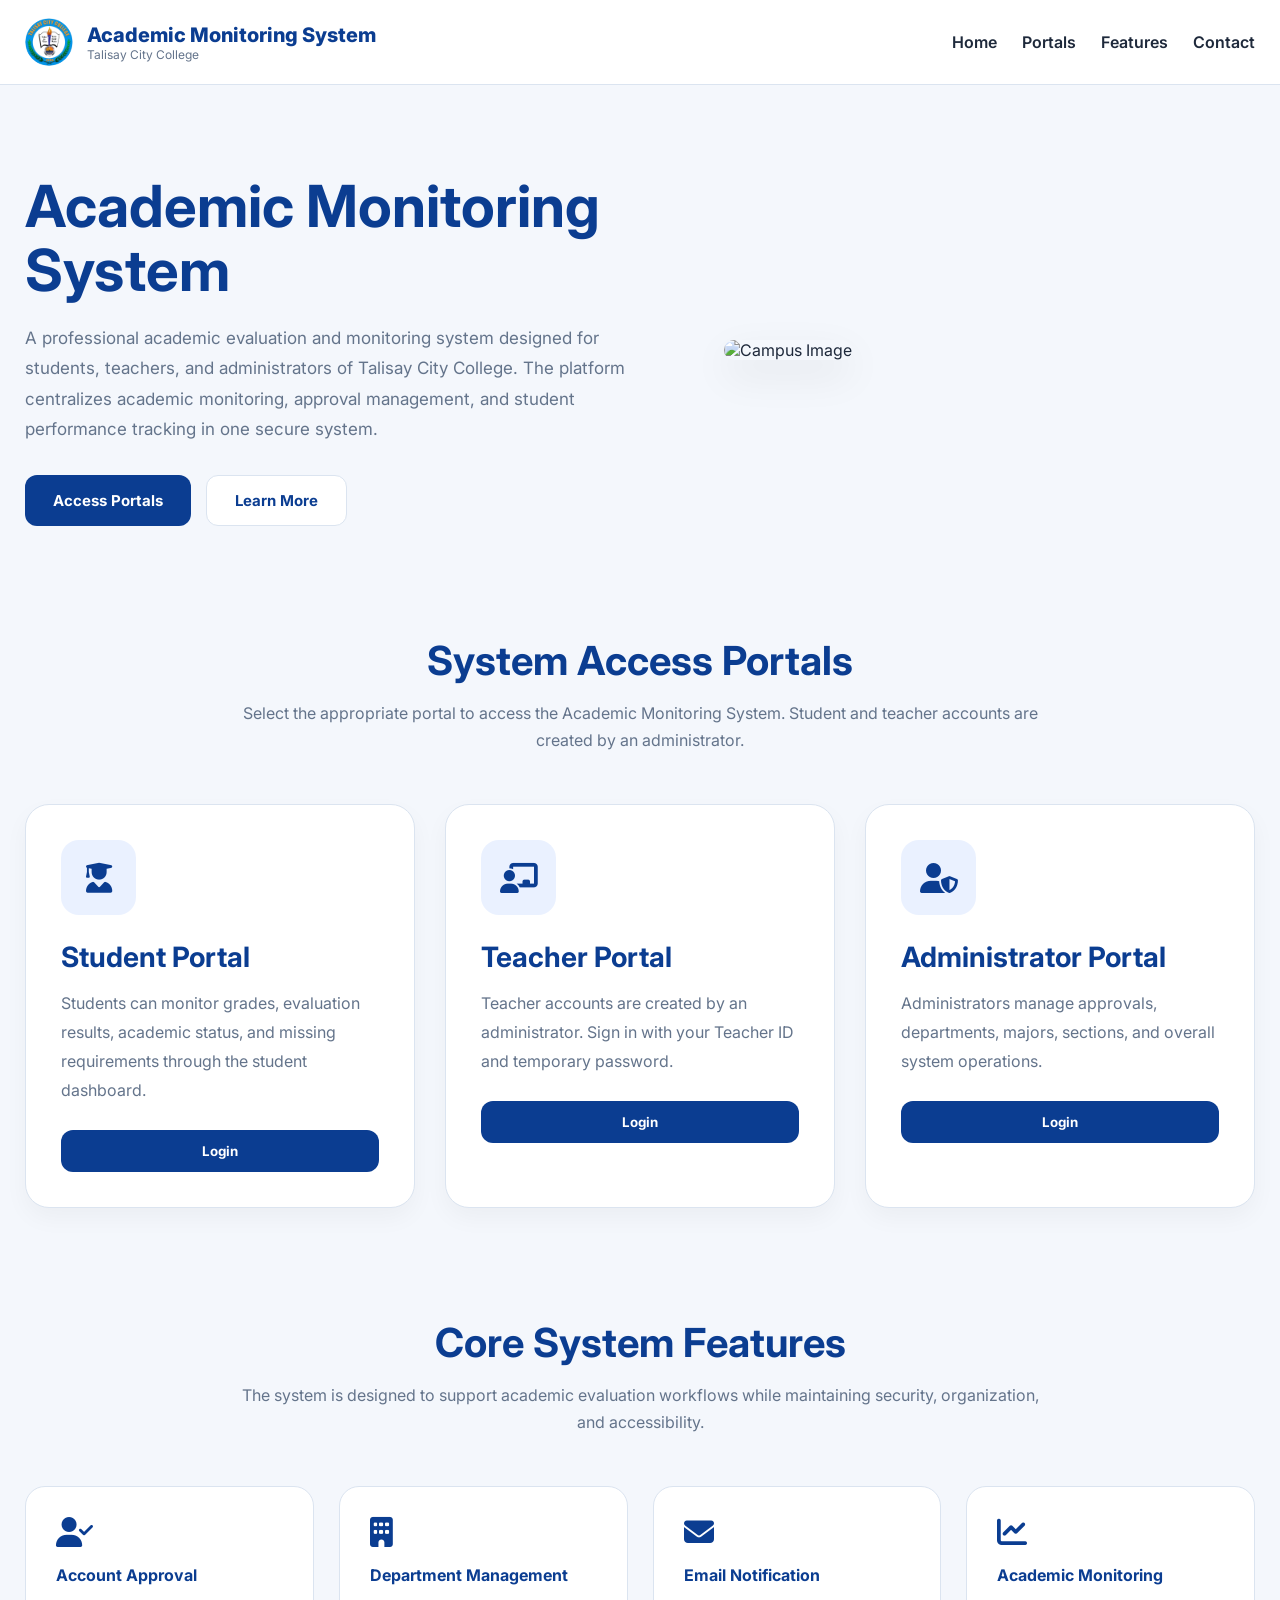
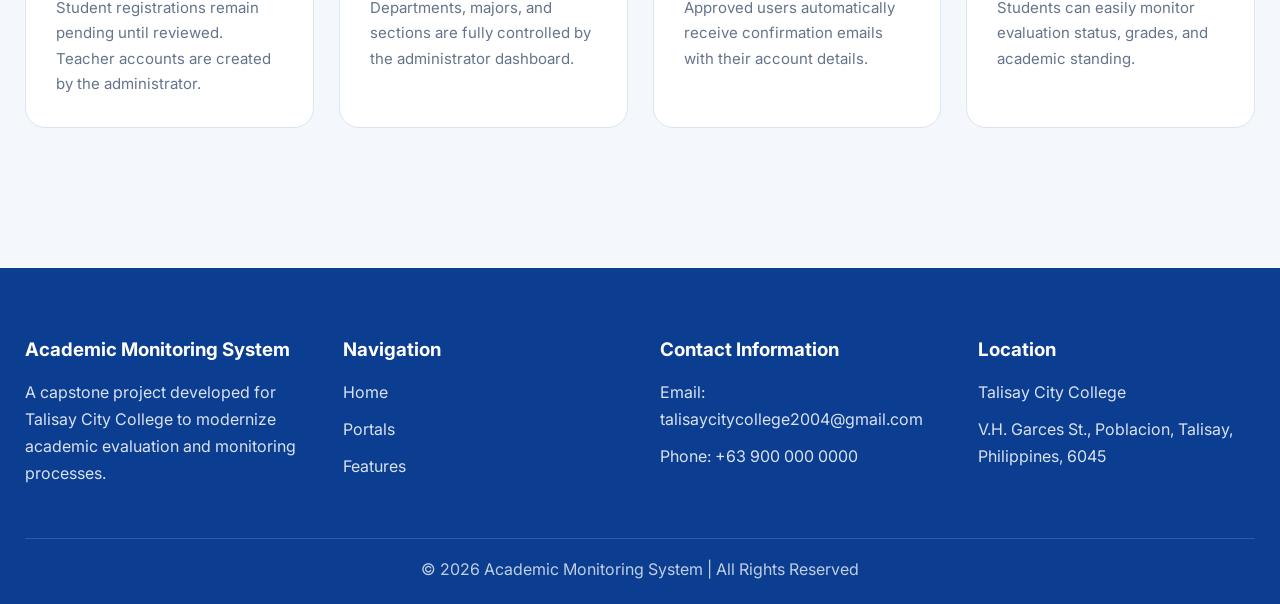
==== login.html @ 448ea720 "Add files via upload" ====
<!DOCTYPE html>
<html lang="en">
<head>
<meta charset="UTF-8">
<meta name="viewport" content="width=device-width, initial-scale=1.0">
<title>Academic Monitoring System</title>

<link rel="preconnect" href="https://fonts.googleapis.com">
<link rel="preconnect" href="https://fonts.gstatic.com" crossorigin>
<link href="https://fonts.googleapis.com/css2?family=Inter:wght@300;400;500;600;700;800&display=swap" rel="stylesheet">
<link rel="stylesheet" href="https://cdnjs.cloudflare.com/ajax/libs/font-awesome/6.5.2/css/all.min.css">

<style>
*{
    margin:0;
    padding:0;
    box-sizing:border-box;
    font-family:'Inter', sans-serif;
}

:root{
    --primary:#0b3d91;
    --secondary:#1f6bff;
    --light:#f4f7fc;
    --white:#ffffff;
    --text:#1e293b;
    --gray:#64748b;
    --border:#dbe4f0;
}

html{
    scroll-behavior:smooth;
}

body{
    background:var(--light);
    color:var(--text);
    overflow-x:hidden;
}

header{
    width:100%;
    background:var(--white);
    border-bottom:1px solid var(--border);
    position:sticky;
    top:0;
    z-index:1000;
}

.navbar{
    max-width:1300px;
    margin:auto;
    padding:18px 25px;
    display:flex;
    justify-content:space-between;
    align-items:center;
}

.logo{
    display:flex;
    align-items:center;
    gap:14px;
}

.logo img{
    width:48px;
    height:48px;
    border-radius:50%;
    object-fit:cover;
}

.logo-text h1{
    font-size:20px;
    color:var(--primary);
    font-weight:800;
}

.logo-text p{
    font-size:12px;
    color:var(--gray);
}

nav ul{
    list-style:none;
    display:flex;
    gap:25px;
}

nav ul li a{
    text-decoration:none;
    color:var(--text);
    font-weight:600;
    transition:.3s;
}

nav ul li a:hover{
    color:var(--primary);
}

.hero{
    width:100%;
    padding:90px 25px 80px;
}

.hero-container{
    max-width:1300px;
    margin:auto;
    display:grid;
    grid-template-columns:1.1fr .9fr;
    gap:50px;
    align-items:center;
}

.hero-text h1{
    font-size:58px;
    line-height:1.1;
    color:var(--primary);
    margin-bottom:20px;
}

.hero-text p{
    color:var(--gray);
    font-size:17px;
    line-height:1.8;
    margin-bottom:30px;
    max-width:700px;
}

.hero-buttons{
    display:flex;
    gap:15px;
    flex-wrap:wrap;
}

.primary-btn,
.secondary-btn{
    padding:15px 28px;
    border-radius:12px;
    border:none;
    font-size:15px;
    font-weight:700;
    cursor:pointer;
    transition:.3s;
}

.primary-btn{
    background:var(--primary);
    color:white;
}

.primary-btn:hover{
    background:#082d6b;
    transform:translateY(-2px);
}

.secondary-btn{
    background:white;
    border:1px solid var(--border);
    color:var(--primary);
}

.secondary-btn:hover{
    transform:translateY(-2px);
}

.hero-image img{
    width:100%;
    border-radius:24px;
    box-shadow:0 15px 40px rgba(0,0,0,0.08);
}

.portal-section{
    padding:30px 25px 90px;
}

.section-container{
    max-width:1300px;
    margin:auto;
}

.section-title{
    text-align:center;
    margin-bottom:50px;
}

.section-title h2{
    font-size:40px;
    color:var(--primary);
    margin-bottom:15px;
}

.section-title p{
    color:var(--gray);
    max-width:800px;
    margin:auto;
    line-height:1.7;
}

.portal-grid{
    display:grid;
    grid-template-columns:repeat(auto-fit,minmax(320px,1fr));
    gap:30px;
}

.portal-card{
    background:white;
    border-radius:24px;
    padding:35px;
    border:1px solid var(--border);
    transition:.35s;
    box-shadow:0 10px 25px rgba(0,0,0,0.04);
}

.portal-card:hover{
    transform:translateY(-8px);
    box-shadow:0 18px 40px rgba(11,61,145,0.12);
}

.portal-icon{
    width:75px;
    height:75px;
    border-radius:18px;
    background:#eaf1ff;
    color:var(--primary);
    display:flex;
    justify-content:center;
    align-items:center;
    font-size:30px;
    margin-bottom:25px;
}

.portal-card h3{
    font-size:28px;
    margin-bottom:15px;
    color:var(--primary);
}

.portal-card p{
    color:var(--gray);
    line-height:1.8;
    margin-bottom:25px;
}

.card-buttons{
    display:flex;
    gap:12px;
    flex-wrap:wrap;
}

.card-btn{
    flex:1;
    min-width:120px;
    padding:13px;
    border:none;
    border-radius:12px;
    cursor:pointer;
    font-weight:700;
    transition:.3s;
}

.login-btn{
    background:var(--primary);
    color:white;
}

.signup-btn{
    background:#edf3ff;
    color:var(--primary);
}

.card-btn:hover{
    transform:translateY(-2px);
}

.features{
    padding:20px 25px 90px;
}

.feature-grid{
    display:grid;
    grid-template-columns:repeat(auto-fit,minmax(250px,1fr));
    gap:25px;
}

.feature-box{
    background:white;
    border-radius:20px;
    padding:30px;
    border:1px solid var(--border);
}

.feature-box i{
    color:var(--primary);
    font-size:30px;
    margin-bottom:18px;
}

.feature-box h4{
    margin-bottom:10px;
    color:var(--primary);
}

.feature-box p{
    color:var(--gray);
    line-height:1.7;
    font-size:15px;
}

footer{
    background:var(--primary);
    color:white;
    margin-top:50px;
}

.footer-container{
    max-width:1300px;
    margin:auto;
    padding:70px 25px 25px;
}

.footer-grid{
    display:grid;
    grid-template-columns:repeat(auto-fit,minmax(240px,1fr));
    gap:40px;
}

.footer-box h3{
    margin-bottom:18px;
}

.footer-box p,
.footer-box a{
    color:rgba(255,255,255,0.85);
    text-decoration:none;
    display:block;
    margin-bottom:10px;
    line-height:1.7;
}

.footer-bottom{
    border-top:1px solid rgba(255,255,255,0.15);
    margin-top:40px;
    padding-top:20px;
    text-align:center;
    color:rgba(255,255,255,0.75);
}

.modal{
    position:fixed;
    inset:0;
    background:rgba(15,23,42,0.55);
    display:none;

    justify-content:center;

    align-items:flex-start;

    overflow-y:auto;

    padding:40px 20px;

    z-index:9999;
}       

.modal-box{
    width:100%;
    max-width:950px;
    max-height:95vh;
    overflow:hidden;
    background:white;
    border-radius:28px;
    position:relative;
    animation:popup .3s ease;
    display:grid;
    grid-template-columns:320px 1fr;
    box-shadow:0 25px 60px rgba(0,0,0,0.18);
}

/* Single-column modal variant (use for simple forms like forgot password) */
.modal-box.single-column{
    grid-template-columns: 1fr;
    max-width:720px;
}

.modal-box.forgot-modal{
    grid-template-columns: 1fr;
    max-width:620px;
}

.modal-box.forgot-modal .modal-main{
    padding:36px 34px 34px;
}

.modal-box.forgot-modal .modal-title{
    margin-bottom:8px;
    font-size:28px;
}

.modal-box.forgot-modal .modal-subtitle{
    margin-bottom:24px;
}

.forgot-form{
    display:grid;
    gap:16px;
}

.forgot-form .input-group{
    position:relative;
}

.forgot-form .password-field{
    position:relative;
}

.forgot-form .password-field input{
    padding-right:52px;
    min-height:48px;
    line-height:1.2;
}

.forgot-form .password-toggle{
    position:absolute;
    right:10px;
    top:50%;
    transform:translateY(-50%);
    border:none;
    background:transparent;
    color:var(--gray);
    cursor:pointer;
    width:36px;
    height:36px;
    display:flex;
    align-items:center;
    justify-content:center;
    padding:0;
}

.forgot-form .submit-row{
    display:flex;
    justify-content:flex-end;
    margin-top:6px;
}

.forgot-form .submit-btn{
    width:auto;
    min-width:180px;
    margin-top:0;
}

/* Two-column form inside modal: responsive and centered */
.modal .form-grid.two-column{ display:flex; gap:16px; align-items:flex-start; }
.modal .form-grid.two-column > div{ flex:1; min-width:220px; }

.modal-side{
    background:linear-gradient(
        180deg,
        var(--primary),
        #082d6b
    );

    color:white;
    padding:40px 30px;
    display:flex;
    flex-direction:column;
    justify-content:space-between;
}

.modal-brand h2{
    font-size:28px;
    margin-bottom:10px;
}

.modal-brand p{
    opacity:.9;
    line-height:1.7;
    font-size:14px;
}

.modal-features{
    display:flex;
    flex-direction:column;
    gap:18px;
}

.modal-feature{
    background:rgba(255,255,255,.1);
    border:1px solid rgba(255,255,255,.12);
    border-radius:16px;
    padding:16px;
}

.modal-feature h4{
    margin-bottom:6px;
    font-size:15px;
}

.modal-feature p{
    font-size:13px;
    opacity:.85;
    line-height:1.6;
}

.modal-main{
    padding:35px;
}

.security-box{
    margin-top:20px;
    padding:16px;
    border-radius:14px;
    background:#f4f8ff;
    border:1px solid #d9e7ff;
}

.security-box h4{
    color:var(--primary);
    margin-bottom:8px;
}

.security-box p{
    color:var(--gray);
    line-height:1.7;
    font-size:14px;
}

@keyframes popup{
    from{
        transform:scale(.9);
        opacity:0;
    }

    to{
        transform:scale(1);
        opacity:1;
    }
}

.close-btn{
    position:absolute;
    top:18px;
    right:18px;
    width:42px;
    height:42px;
    border:none;
    border-radius:50%;
    background:#eef3ff;
    color:var(--primary);
    cursor:pointer;
    font-size:18px;
}

.modal-title{
    margin-bottom:10px;
    color:var(--primary);
    font-size:32px;
}

.modal-subtitle{
    color:var(--gray);
    margin-bottom:30px;
    line-height:1.7;
}

.form-grid{
    display:grid;
    grid-template-columns:repeat(2,1fr);
    gap:18px;
}

.input-group{
    display:flex;
    flex-direction:column;
}

.input-group.full{
    grid-column:1 / -1;
}

.input-group label{
    margin-bottom:8px;
    font-size:14px;
    font-weight:600;
    color:var(--primary);
}

.input-group input,
.input-group select{
    padding:14px;
    border-radius:12px;
    border:1px solid var(--border);
    outline:none;
    font-size:14px;
}

.input-group input:focus,
.input-group select:focus{
    border-color:var(--secondary);
}

.submit-btn{
    width:100%;
    margin-top:25px;
    padding:16px;
    border:none;
    border-radius:14px;
    background:var(--primary);
    color:white;
    font-weight:700;
    cursor:pointer;
}

.note-box{
    margin-top:20px;
    padding:18px;
    border-radius:14px;
    background:#edf4ff;
    color:var(--primary);
    line-height:1.7;
    font-size:14px;
}

@media(max-width:900px){

    .hero-container{
        grid-template-columns:1fr;
    }

    .hero-text h1{
        font-size:42px;
    }

    /* FORM GRID */

    .form-grid{
        grid-template-columns:1fr;
        gap:16px;
    }

    /* MODAL */

    .modal{
        padding:15px;
        align-items:flex-start;
    }

    .modal-box{
        grid-template-columns:1fr;
        width:100%;
        max-width:100%;
        max-height:none;
        overflow-y:auto;
        border-radius:22px;
    }

    .signup-box{
        width:100%;
        max-width:100%;
    }

    .modal-main{
        padding:22px;
        overflow-x:hidden;
    }

    .modal-side{
        padding:30px;
    }

    /* INPUTS */

    .input-group{
        width:100%;
    }

    .input-group input,
    .input-group select{
        width:100%;
        min-width:0;
        font-size:14px;
    }
    .input-group select{
    appearance:none;
    width:100%;
}

}

@media(max-width:768px){

    .navbar{
        flex-direction:column;
        gap:15px;
    }

    nav ul{
        flex-wrap:wrap;
        justify-content:center;
    }

    .hero{
        padding-top:50px;
    }

    .hero-text h1{
        font-size:35px;
    }

    .section-title h2{
        font-size:32px;
    }

    .modal-main{
        padding:25px;
    }

    .modal-title{
        font-size:26px;
    }
}

.signup-box{
    display:block;
    max-width:750px;
    width:100%;

    max-height:none;

    overflow:visible;
}

/* ================= ABOUT MODAL ================= */

.about-modal-box{
    width:100%;
    max-width:1100px;
    background:white;
    border-radius:28px;
    overflow:hidden;
    animation:popup .3s ease;
    position:relative;
    box-shadow:0 25px 60px rgba(0,0,0,0.18);
}

.about-header{
    background:linear-gradient(
        135deg,
        var(--primary),
        #082d6b
    );

    color:white;
    padding:60px 50px;
}

.about-header h1{
    font-size:42px;
    margin-bottom:15px;
}

.about-header p{
    max-width:800px;
    line-height:1.8;
    opacity:.92;
}

.about-content{
    padding:45px;
    max-height:75vh;
    overflow-y:auto;
}

.about-grid{
    display:grid;
    grid-template-columns:repeat(auto-fit,minmax(300px,1fr));
    gap:25px;
    margin-top:30px;
}

.about-card{
    background:#f8fbff;
    border:1px solid var(--border);
    border-radius:22px;
    padding:30px;
}

.about-card i{
    font-size:32px;
    color:var(--primary);
    margin-bottom:18px;
}

.about-card h3{
    color:var(--primary);
    margin-bottom:15px;
    font-size:24px;
}

.about-card p{
    color:var(--gray);
    line-height:1.8;
    font-size:15px;
}

.about-section{
    margin-top:45px;
}

.about-section h2{
    color:var(--primary);
    margin-bottom:15px;
    font-size:30px;
}

.about-section p{
    color:var(--gray);
    line-height:1.9;
    margin-bottom:15px;
}

.about-list{
    margin-top:20px;
    display:grid;
    gap:15px;
}

.about-list div{
    background:#f4f8ff;
    padding:18px;
    border-radius:16px;
    border:1px solid #dbe7ff;
}

.about-list h4{
    color:var(--primary);
    margin-bottom:8px;
}

.about-list p{
    margin:0;
}

@media(max-width:768px){

    .about-header{
        padding:40px 30px;
    }

    .about-header h1{
        font-size:32px;
    }

    .about-content{
        padding:30px 22px;
    }

}

/* ================= CUSTOM AMS ALERT ================= */

.ams-alert{
    position:fixed;
    top:30px;
    right:30px;
    min-width:340px;
    max-width:420px;
    background:white;
    border-radius:20px;
    padding:22px;
    box-shadow:0 20px 45px rgba(0,0,0,0.15);
    border-left:6px solid var(--primary);
    z-index:99999;

    display:flex;
    gap:18px;
    align-items:flex-start;

    transform:translateX(500px);
    opacity:0;

    transition:.4s ease;
}

.ams-alert.show{
    transform:translateX(0);
    opacity:1;
}

.ams-alert.success{
    border-left-color:#16a34a;
}

.ams-alert.error{
    border-left-color:#dc2626;
}

.ams-alert.warning{
    border-left-color:#f59e0b;
}

.alert-icon{
    width:55px;
    height:55px;
    border-radius:16px;
    display:flex;
    align-items:center;
    justify-content:center;
    font-size:24px;
    flex-shrink:0;
}

.success .alert-icon{
    background:#dcfce7;
    color:#16a34a;
}

.error .alert-icon{
    background:#fee2e2;
    color:#dc2626;
}

.warning .alert-icon{
    background:#fef3c7;
    color:#f59e0b;
}

.alert-content h3{
    margin-bottom:8px;
    font-size:18px;
    color:var(--primary);
}

.alert-content p{
    color:var(--gray);
    line-height:1.7;
    font-size:14px;
}

.alert-close{
    margin-left:auto;
    background:none;
    border:none;
    font-size:18px;
    cursor:pointer;
    color:#94a3b8;
}

@media(max-width:600px){

    .ams-alert{
        left:20px;
        right:20px;
        min-width:auto;
        max-width:none;
    }

}

</style>
</head>
<body>

<header>
    <div class="navbar">

        <div class="logo">
            <img src="school_logo.png" alt="School Logo">

            <div class="logo-text">
                <h1>Academic Monitoring System</h1>
                <p>Talisay City College</p>
            </div>
        </div>

        <nav>
            <ul>
                <li><a href="#home">Home</a></li>
                <li><a href="#portals">Portals</a></li>
                <li><a href="#features">Features</a></li>
                <li><a href="#footer">Contact</a></li>
            </ul>
        </nav>

    </div>
</header>

<section class="hero" id="home">

    <div class="hero-container">

        <div class="hero-text">
            <h1>Academic Monitoring System</h1>

            <p>
                A professional academic evaluation and monitoring system designed for students, teachers, and administrators of Talisay City College. The platform centralizes academic monitoring, approval management, and student performance tracking in one secure system.
            </p>

            <div class="hero-buttons">
                <button class="primary-btn" onclick="document.getElementById('portals').scrollIntoView()">
                    Access Portals
                </button>

                <button class="secondary-btn"
onclick="openAboutModal()">

    Learn More

</button>
            </div>
        </div>

        <div class="hero-image">
            <img src="campus-sample.png" alt="Campus Image">
        </div>

    </div>

</section>

<section class="portal-section" id="portals">

    <div class="section-container">

        <div class="section-title">
            <h2>System Access Portals</h2>

                <p>
                    Select the appropriate portal to access the Academic Monitoring System. Student and teacher accounts are created by an administrator.
                </p>
        </div>

        <div class="portal-grid">

            <div class="portal-card">

                <div class="portal-icon">
                    <i class="fa-solid fa-user-graduate"></i>
                </div>

                <h3>Student Portal</h3>

                <p>
                    Students can monitor grades, evaluation results, academic status, and missing requirements through the student dashboard.
                </p>

                <div class="card-buttons">
                    <button class="card-btn login-btn" onclick="openLogin('Student')">
                        Login
                    </button>

                </div>

            </div>

            <div class="portal-card">

                <div class="portal-icon">
                    <i class="fa-solid fa-chalkboard-user"></i>
                </div>

                <h3>Teacher Portal</h3>

                <p>
                    Teacher accounts are created by an administrator. Sign in with your Teacher ID and temporary password.
                </p>

                <div class="card-buttons">
                    <button class="card-btn login-btn" onclick="openLogin('Teacher')">
                        Login
                    </button>

                </div>

            </div>

            <div class="portal-card">

                <div class="portal-icon">
                    <i class="fa-solid fa-user-shield"></i>
                </div>

                <h3>Administrator Portal</h3>

                <p>
                    Administrators manage approvals, departments, majors, sections, and overall system operations.
                </p>

                <div class="card-buttons">
                    <button class="card-btn login-btn" onclick="openLogin('Admin')">
                        Login
                    </button>
                </div>

            </div>

        </div>

    </div>

</section>

<section class="features" id="features">

    <div class="section-container">

        <div class="section-title">
            <h2>Core System Features</h2>
            <p>
                The system is designed to support academic evaluation workflows while maintaining security, organization, and accessibility.
            </p>
        </div>

        <div class="feature-grid">

            <div class="feature-box">
                <i class="fa-solid fa-user-check"></i>
                <h4>Account Approval</h4>
                <p>
                    Student registrations remain pending until reviewed. Teacher accounts are created by the administrator.
                </p>
            </div>

            <div class="feature-box">
                <i class="fa-solid fa-building"></i>
                <h4>Department Management</h4>
                <p>
                    Departments, majors, and sections are fully controlled by the administrator dashboard.
                </p>
            </div>

            <div class="feature-box">
                <i class="fa-solid fa-envelope"></i>
                <h4>Email Notification</h4>
                <p>
                    Approved users automatically receive confirmation emails with their account details.
                </p>
            </div>

            <div class="feature-box">
                <i class="fa-solid fa-chart-line"></i>
                <h4>Academic Monitoring</h4>
                <p>
                    Students can easily monitor evaluation status, grades, and academic standing.
                </p>
            </div>

        </div>

    </div>

</section>

<footer id="footer">

    <div class="footer-container">

        <div class="footer-grid">

            <div class="footer-box">
                <h3>Academic Monitoring System</h3>
                <p>
                    A capstone project developed for Talisay City College to modernize academic evaluation and monitoring processes.
                </p>
            </div>

            <div class="footer-box">
                <h3>Navigation</h3>
                <a href="#home">Home</a>
                <a href="#portals">Portals</a>
                <a href="#features">Features</a>
            </div>

            <div class="footer-box">
                <h3>Contact Information</h3>
                <p>Email: talisaycitycollege2004@gmail.com</p>
                <p>Phone: +63 900 000 0000</p>
            </div>

            <div class="footer-box">
                <h3>Location</h3>
                <p>Talisay City College</p>
                <p>V.H. Garces St., Poblacion, Talisay, Philippines, 6045</p>
            </div>

        </div>

        <div class="footer-bottom">
            © 2026 Academic Monitoring System | All Rights Reserved
        </div>

    </div>

</footer>



    <div class="modal" id="loginModal">

    <div class="modal-box">

        <!-- LEFT SIDE -->
        <div class="modal-side">

            <div class="modal-brand">

                <h2>AMS Portal</h2>

                <p>
                    Secure access portal for students, teachers,
                    and administrators of Talisay City College.
                </p>

            </div>

            <div class="modal-features">

                <div class="modal-feature">
                    <h4>Secure Login</h4>
                    <p>
                        User accounts are protected and verified
                        by the administration.
                    </p>
                </div>

                <div class="modal-feature">
                    <h4>Academic Monitoring</h4>
                    <p>
                        Easily monitor evaluations, grades,
                        and academic records.
                    </p>
                </div>

                <div class="modal-feature">
                    <h4>Approval System</h4>
                    <p>
                        Student registrations remain pending until approved. Teacher accounts are created by the administrator.
                    </p>
                </div>

            </div>

        </div>

        <!-- RIGHT SIDE -->
        <div class="modal-main">

            <button class="close-btn" onclick="closeModal()">
                <i class="fa-solid fa-xmark"></i>
            </button>

            <h2 class="modal-title" id="modalTitle">
                Login
            </h2>

            <p class="modal-subtitle" id="modalSubtitle">
                Access your system account.
            </p>

            <form id="loginForm">

                <div class="form-grid" id="loginFields">

                    <div class="input-group full">
                        <label>User ID / Email</label>

                        <input
                            type="text"
                            placeholder="Enter your credentials"
                        >
                    </div>

                    <div class="input-group full">
                        <label>Password</label>

                        <input
                            type="password"
                            placeholder="Enter your password"
                        >
                    </div>

                </div>

                <button type="submit" class="submit-btn">
                    Login Account
                </button>

                <div class="security-box">

                    <h4>System Notice</h4>

                    <p>
                        Unauthorized access to this system is strictly prohibited.
                        All login attempts and account approvals are monitored
                        by the administrator.
                    </p>

                </div>

            </form>

        </div>

    </div>

</div>


        <div class="modal" id="forgotModal">

            <div class="modal-box forgot-modal">

                <div class="modal-main">

                    <button class="close-btn" onclick="closeForgotModal()">
                        <i class="fa-solid fa-xmark"></i>
                    </button>

                    <h2 class="modal-title">Reset Password</h2>

                    <p class="modal-subtitle" id="forgotSubtitle">Enter your registered email and account ID. We will email you a verification code.</p>

                    <form id="forgotForm" class="forgot-form">

                        <div class="input-group">
                            <label>Email Address</label>
                            <input type="email" id="forgotEmail" placeholder="you@example.com">
                        </div>

                        <div class="input-group">
                            <label id="forgotIdentifierLabel">Student ID</label>
                            <input type="text" id="forgotIdentifier" placeholder="Enter your Student ID">
                        </div>

                        <div class="submit-row" id="requestCodeRow">
                            <button type="button" class="submit-btn" onclick="requestPasswordCode()">Get Code</button>
                        </div>

                        <div class="input-group full" id="verificationCodeGroup" style="display:none;">
                            <label for="forgotCode">Email Verification Code</label>
                            <input type="text" id="forgotCode" inputmode="numeric" autocomplete="one-time-code" maxlength="6" placeholder="Enter the 6-digit code">
                        </div>

                        <div class="submit-row" id="verifyCodeRow" style="display:none;">
                            <button type="button" class="submit-btn" onclick="verifyPasswordCode()">Verify Code</button>
                            <button type="button" class="submit-btn secondary-btn" onclick="requestPasswordCode()">Resend Code</button>
                        </div>

                        <div id="newPasswordFields" style="display:none;">
                            <div class="input-group password-field">
                                <label for="forgotNewPassword">New Password</label>
                                <input type="password" id="forgotNewPassword" autocomplete="new-password" placeholder="Create new password">
                                <button type="button" class="password-toggle" onclick="togglePasswordById('forgotNewPassword', this)" aria-label="Toggle password visibility">
                                    <i class="fa-solid fa-eye"></i>
                                </button>
                            </div>

                            <div class="input-group password-field">
                                <label for="forgotConfirmPassword">Confirm New Password</label>
                                <input type="password" id="forgotConfirmPassword" autocomplete="new-password" placeholder="Enter the new password again">
                            </div>

                            <div class="submit-row">
                                <button type="button" class="submit-btn" onclick="sendPasswordReset()">Update Password</button>
                            </div>
                        </div>

                    </form>

                </div>

            </div>

        </div>

<div class="modal" id="signupModal">

    <div class="modal-box signup-box">

        <button class="close-btn" onclick="closeSignup()">
            <i class="fa-solid fa-xmark"></i>
        </button>

        <div class="modal-main">

            <h2 class="modal-title" id="signupTitle">
                Student Registration
            </h2>

            <p class="modal-subtitle" id="signupSubtitle">
                Complete the registration form for account approval.
            </p>

            <form id="signupForm">

                <div class="form-grid" id="signupFields">

                </div>

                <button type="submit" class="submit-btn">
                    Submit Registration
                </button>

                <div class="note-box">
                    Submitted accounts will remain pending until verified and approved by the administrator.
                </div>

            </form>

        </div>

    </div>

</div>

<!-- ================= ABOUT MODAL ================= -->

<div class="modal" id="aboutModal">

    <div class="about-modal-box">

        <button class="close-btn"
        onclick="closeAboutModal()">

            <i class="fa-solid fa-xmark"></i>

        </button>

        <!-- HEADER -->

        <div class="about-header">

            <h1>
                About Talisay City College
            </h1>

            <p>
                Welcome to the Academic Monitoring System of
                Talisay City College. This platform is designed
                to modernize academic evaluation, monitoring,
                communication, and administrative processes
                for students, teachers, and administrators.
            </p>

        </div>

        <!-- CONTENT -->

        <div class="about-content">

            <div class="about-grid">

                <div class="about-card">

                    <i class="fa-solid fa-bullseye"></i>

                    <h3>Mission</h3>

                    <p>
                        TALISAY CITY COLLEGE is propelled by the institution's commitment to:
                        <br><br>
                        * Provide quality and value-laden education through affordable tertiary education;
                        <br>
                        * Be actively involved in community outreach projects aligned with its thrusts;
                        <br>
                        * Engage in research-based activities relevant to socio-economic development.
                    </p>

                </div>

                <div class="about-card">

                    <i class="fa-solid fa-eye"></i>

                    <h3>Vision</h3>

                    <p>
                        TALISAY CITY COLLEGE is a globally competitive academic institution committed to meet the needs and challenges of time through excellent implementation of holistic curricular programs.
                    </p>

                </div>

                <div class="about-card">

                    <i class="fa-solid fa-flag"></i>

                    <h3>Goals</h3>

                    <p>
                        TALISAY CITY COLLEGE commits itself to the following directions:
                        <br><br>
                        * Strengthen TEACHER EDUCATION, INSDUSTRIAL TECHNOLOGY, HOSPITALITY MANAGEMENT and other envisioned programs for the total development of students making them productive members of a pluralistic society;
                        <br>
                        * Inculcate the values of honesty, integrity, industry and service; thereby, transforming students into disciplined individuals;
                        <br>
                        * Equip and enhance instructional facilities for the enrichment of the teaching-learning process;
                        <br>
                        * Immerse one's self in service to the community;
                        <br>
                        * Maintain an efficient management operation for the attainment of goals aand objectives under tthe atmosphere of accountability and transparency.
                    </p>

                </div>

            </div>

            <!-- AMS -->

            <div class="about-section">

                <h2>
                    About the Academic Monitoring System
                </h2>

                <p>
                    The Academic Monitoring System (AMS) is a
                    centralized platform created to improve
                    academic management and monitoring within
                    Talisay City College.
                </p>

                <p>
                    The system allows administrators to manage
                    departments, approve accounts, configure
                    sections, assign teachers, and monitor
                    system activity efficiently.
                </p>

                <p>
                    Students can monitor their academic records,
                    grades, evaluations, and requirements while
                    teachers can manage academic performance
                    and student progress securely.
                </p>

            </div>

            <!-- FEATURES -->

            <div class="about-section">

                <h2>
                    Key Features
                </h2>

                <div class="about-list">

                    <div>

                        <h4>
                            Account Approval System
                        </h4>

                        <p>
                            All student and teacher accounts
                            require administrator approval
                            before gaining access.
                        </p>

                    </div>

                    <div>

                        <h4>
                            Academic Monitoring
                        </h4>

                        <p>
                            Monitor evaluations, grades,
                            academic standing, and student
                            performance in real time.
                        </p>

                    </div>

                    <div>

                        <h4>
                            Department & Section Management
                        </h4>

                        <p>
                            Administrators can organize
                            departments, majors, year levels,
                            sections, and subject assignments.
                        </p>

                    </div>

                    <div>

                        <h4>
                            Secure Access
                        </h4>

                        <p>
                            User authentication and monitoring
                            help maintain system security and
                            accountability.
                        </p>

                    </div>

                </div>

            </div>

            <!-- CONTACT -->

            <div class="about-section">

                <h2>
                    School Information
                </h2>

                <p>
                    <strong>School:</strong>
                    Talisay City College
                </p>

                <p>
                    <strong>Location:</strong>
                    V.H. Garces St., Poblacion, Talisay City, Cebu
                </p>

                <p>
                    <strong>Email:</strong>
                    talisaycitycollege2004@gmail.com
                </p>

                <p>
                    <strong>Contact Number:</strong>
                    Telefax: 427-5175
                    Telephone No(s): 427-8175/491-4938
                </p>

            </div>

        </div>

    </div>

</div>

<script>
let selectedLoginRole = null;
let selectedSignupRole = null;

function openLogin(role){
    selectedLoginRole = role;

    document.getElementById('loginModal').style.display = 'flex';

    document.getElementById('modalTitle').innerText =
    role + ' Login';

    const loginFields =
    document.getElementById('loginFields');

    if(role === 'Admin'){

        document.getElementById('modalSubtitle').innerText =
        'Administrator secured access.';

        loginFields.innerHTML = `

        <div class="input-group full">

            <label>Administrator Email</label>

            <input
                type="email"
                id="adminEmail"
                placeholder="Enter administrator email"
                autocomplete="username"
            >

        </div>


        <div class="input-group full" style="position:relative;">

            <label>Administrator Password</label>

            <input
                type="password"
                id="adminPassword"
                placeholder="Enter admin password"
                autocomplete="current-password"
            >

            <button type="button" class="password-toggle" onclick="togglePasswordById('adminPassword', this)" aria-label="Toggle password visibility" style="position:absolute; right:12px; top:36px; border:none; background:transparent;">
                <i class="fa-solid fa-eye"></i>
            </button>

        </div>

        `;
    }

    else{

        document.getElementById('modalSubtitle').innerText =
        'Enter your credentials to access the dashboard.';

        loginFields.innerHTML = `

        <div class="input-group full">

            <label>${role === 'Student' ? 'Student ID' : role === 'Teacher' ? 'Teacher ID' : 'Email Address'}</label>

            <input
                type="text"
                id="loginEmail"
                placeholder="${role === 'Student' ? 'Enter your Student ID' : role === 'Teacher' ? 'Enter your Teacher ID' : 'Enter your email'}"
            >

        </div>


        <div class="input-group full" style="position:relative;">

            <label>Password</label>

            <input
                type="password"
                id="loginPassword"
                placeholder="Enter your password"
            >

            <button type="button" class="password-toggle" onclick="togglePasswordById('loginPassword', this)" aria-label="Toggle password visibility" style="position:absolute; right:12px; top:36px; border:none; background:transparent;">
                <i class="fa-solid fa-eye"></i>
            </button>

            <div style="position:absolute; right:8px; top:68px;">
                ${role === 'Teacher'
                    ? '<a href="#" onclick="openForgotModal(selectedLoginRole); return false;">Forgot password?</a>'
                    : '<span>Forgot your password? Contact the administrator.</span>'}
            </div>

        </div>

        `;
    }
}

function closeModal(){
    document.getElementById('loginModal').style.display = 'none';
    selectedLoginRole = null;
}

function closeSignup(){
    document.getElementById('signupModal').style.display = 'none';
    selectedSignupRole = null;
}

function openSignup(role){
    if(role === 'Teacher'){
        showAlert('warning', 'Teacher Account Required', 'Teacher accounts are created by an administrator. Contact the administrator for your Teacher ID and temporary password.');
        return;
    }
    selectedSignupRole = role;

    const fields = document.getElementById('signupFields');

    document.getElementById('signupModal').style.display = 'flex';

    document.getElementById('signupTitle').innerText =
    role + ' Registration';

    fields.innerHTML = '';

    // =========================================
    // STUDENT FORM
    // =========================================

   if(role === 'Student'){

    fields.innerHTML = `

    <div class="input-group">
        <label>First Name</label>
        <input type="text" id="studentFirstName" placeholder="Enter first name">    
    </div>

    <div class="input-group">
        <label>Last Name</label>
        <input type="text" id="studentLastName" placeholder="Enter last name">
    </div>

    <div class="input-group">
        <label>Middle Initial</label>
        <input type="text" id="studentMiddleInitial" placeholder="M.I">
    </div>

    <div class="input-group">
        <label>Student ID</label>
        <input type="text" id="studentNumber" placeholder="Enter student ID">
    </div>

    <div class="input-group full">
        <label>Gmail Address</label>
        <input type="email" id="studentEmail" placeholder="example@gmail.com">
    </div>

    <div class="input-group full">
        <label>Password</label>
        <input type="password" id="studentPassword" placeholder="Create password">
    </div>

    <!-- DEPARTMENT -->

    <div class="input-group">
        <label>Department</label>

        <select id="departmentSelect">

            <option value="">Select Department</option>

        </select>
    </div>

    <!-- MAJOR -->

    <div class="input-group">
        <label>Major</label>

        <select id="majorSelect">

            <option value="">
                Select Major
            </option>

        </select>
    </div>

   <!-- YEAR LEVEL -->

<div class="input-group">
    <label>Year Level</label>

    <select id="yearLevelSelect">

        <option value="">
            Select Year Level
        </option>

        <option value="1st Year">
            1st Year
        </option>

        <option value="2nd Year">
            2nd Year
        </option>

        <option value="3rd Year">
            3rd Year
        </option>

        <option value="4th Year">
            4th Year
        </option>

    </select>
</div>

<!-- SECTION -->

<div class="input-group">
    <label>Section</label>

    <select id="sectionSelect">

        <option value="">
            Select Section
        </option>

    </select>
</div>
    <div class="input-group full">
        <label>Upload Study Load or School ID</label>
        <input type="file" id="studentFile">
    </div>

    `;

    // =========================================
    // ELEMENTS
    // =========================================

    const departmentSelect =
    document.getElementById('departmentSelect');

    const majorSelect =
    document.getElementById('majorSelect');

    const yearLevelSelect =
    document.getElementById('yearLevelSelect');

    const sectionSelect =
    document.getElementById('sectionSelect');

    loadDepartments();

    // ==========================
    // DEPARTMENT CHANGE
    // ==========================

    departmentSelect.addEventListener(
    'change',
    function(){

        loadMajors(this.value);

        sectionSelect.innerHTML =
        '<option value="">Select Section</option>';

    });

    // ==========================
    // MAJOR CHANGE
    // ==========================

    majorSelect.addEventListener(
    'change',
    function(){

        loadSections();

    });

    // ==========================
    // YEAR LEVEL CHANGE
    // ==========================

    yearLevelSelect.addEventListener(
    'change',
    function(){

        loadSections();

    });

}
    // =========================================
    // TEACHER FORM
    // =========================================

    if(role === 'Teacher'){

        fields.innerHTML = `

        <div class="input-group">
            <label>First Name</label>
            <input type="text" id="teacherFirstName" placeholder="Enter first name">
        </div>

        <div class="input-group">
            <label>Last Name</label>
            <input type="text" id="teacherLastName" placeholder="Enter last name">
        </div>

        <div class="input-group">
            <label>Middle Initial</label>
            <input type="text" id="teacherMiddleInitial" placeholder="M.I">
        </div>

        <div class="input-group">
            <label>Teacher ID</label>
            <input type="text" id="teacherNumber" placeholder="Enter teacher ID">
        </div>

        <div class="input-group full">
            <label>Gmail Address</label>
            <input type="email" id="teacherEmail" placeholder="example@gmail.com">
        </div>

        <div class="input-group full">
            <label>Password</label>
            <input type="password" id="teacherPassword" placeholder="Create password">
        </div>

        <div class="input-group full">
            <label>Upload Teacher ID</label>
            <input type="file" id="teacherFile">
        </div>

        `;

        }
}

window.onclick = function(event){

    const loginModal = document.getElementById('loginModal');
    const signupModal = document.getElementById('signupModal');

    if(event.target === loginModal){
        closeModal();
    }

    if(event.target === signupModal){
        closeSignup();
    }
}
</script>

<script src="https://cdn.jsdelivr.net/npm/@supabase/supabase-js@2"></script>

<script>

const loginForm =
document.getElementById('loginForm');

loginForm.addEventListener(
'submit',
async function(event){

event.preventDefault();

const selectedRole = selectedLoginRole ||
    document.getElementById('modalTitle').innerText.trim().split(' ')[0];

const inputs =
loginForm.querySelectorAll('input');


// ==========================
// ADMIN LOGIN
// ==========================

const title = document.getElementById('modalTitle').innerText.trim();

if(title.includes('Admin')){

const adminEmail =
document.getElementById('adminEmail').value.trim();

const adminPassword =
document.getElementById('adminPassword').value;

const { data: authData, error: adminError } =
await supabaseClient.auth.signInWithPassword({
    email: adminEmail,
    password: adminPassword
});

let isAdmin = false;

if(!adminError && authData.user){
    const { data: adminRecord } = await supabaseClient
        .from('admins')
        .select('id')
        .eq('auth_user_id', authData.user.id)
        .maybeSingle();
    isAdmin = Boolean(adminRecord);
}

if(adminError || !isAdmin){

if(authData?.session){
    await supabaseClient.auth.signOut();
}

showAlert(
'error',
'Access Denied',
'Invalid administrator credentials or this account is not registered as an administrator.'
);

return;

}

showAlert(
'success',
'Login Successful',
'Welcome Administrator.'
);

setTimeout(() => {

window.location.href =
'admin_dashboard.html';

}, 1500);

return;

}


// ==========================
// STUDENT / TEACHER LOGIN
// ==========================

const loginIdentifier =
inputs[0].value;

const email = !loginIdentifier.includes('@') && selectedRole === 'Student'
    ? `student-${loginIdentifier.trim().toLowerCase()}@accounts.tcc.invalid`
    : !loginIdentifier.includes('@') && selectedRole === 'Teacher'
        ? `teacher-${loginIdentifier.trim().toLowerCase()}@accounts.tcc.invalid`
        : loginIdentifier.trim();

const password =
inputs[1].value;


// ==========================
// AUTH LOGIN
// ==========================

const { data, error } =
await supabaseClient.auth.signInWithPassword({

email: email,
password: password

});

if(error){

showAlert(
'error',
'Login Failed',
error.message
);

return;

}

if (data.session?.access_token && data.session?.refresh_token) {
    const { error: persistError } = await supabaseClient.auth.setSession({
        access_token: data.session.access_token,
        refresh_token: data.session.refresh_token
    });
    if (persistError) {
        showAlert('error', 'Session Error', 'Your sign-in could not be saved. Please try again.');
        return;
    }
}


// ==========================
// GET USER RECORD
// ==========================

const userId =
data.user.id;

const { data: userData, error: userError } =
await supabaseClient
.from('users')
.select('*, onboarding_required, force_password_change')
.eq('user_id', userId)
.maybeSingle();

if(userError || !userData){

await supabaseClient.auth.signOut();

showAlert(
'error',
'User Not Found',
'User record was not found in the database.'
);

return;

}


// ==========================
// CHECK PORTAL ROLE MATCH
// ==========================

const expectedRoleId = selectedRole === 'Teacher' ? 2 : selectedRole === 'Student' ? 3 : null;
const actualRoleName = userData.role_id === 2 ? 'Teacher' : userData.role_id === 3 ? 'Student' : 'correct';

if(expectedRoleId && userData.role_id !== expectedRoleId){
    await supabaseClient.auth.signOut();
    showAlert(
        'error',
        'Portal Mismatch',
        `Please use the ${actualRoleName} portal to sign in.`
    );
    return;
}

// ==========================
// CHECK APPROVAL STATUS
// ==========================

if(userData.approval_status !== 'approved'){

await supabaseClient.auth.signOut();

showAlert(
'warning',
'Account Pending',
'Your account is still waiting for administrator approval.'
);

return;

}

const onboardingRequired = Boolean(userData.onboarding_required || data.user.user_metadata?.onboarding_required);
const passwordChangeRequired = Boolean(userData.force_password_change || data.user.user_metadata?.force_password_change);
if (Number(userData.role_id) === 2 && (onboardingRequired || passwordChangeRequired)) {
    showAlert('success', 'Account Setup Required', onboardingRequired
        ? 'Add your Gmail and choose a permanent password to finish setting up your teacher account.'
        : 'Choose a new password to continue.');
    const activeSession = data.session || (await supabaseClient.auth.getSession()).data.session;
    if (activeSession?.access_token && activeSession?.refresh_token) {
        try {
            sessionStorage.setItem('ams_teacher_setup_session', JSON.stringify({
                access_token: activeSession.access_token,
                refresh_token: activeSession.refresh_token
            }));
        } catch (storageError) {
            console.warn('Temporary teacher setup session handoff unavailable; using the saved Supabase session.', storageError);
        }
    }
    setTimeout(() => {
        window.location.href = onboardingRequired
            ? 'teacher_onboarding.html?mode=setup'
            : 'teacher_onboarding.html?mode=password';
    }, 800);
    return;
}
let studentProfileNeedsSetup = false;
if (Number(userData.role_id) === 3) {
    const { data: studentProfile, error: studentProfileError } = await supabaseClient
        .from('students')
        .select('section_id')
        .eq('user_id', userId)
        .maybeSingle();
    studentProfileNeedsSetup = !studentProfileError && (!studentProfile || studentProfile.section_id == null);
}
const firstLoginSetupRequired = Number(userData.role_id) === 3
    && !passwordChangeRequired
    && (studentProfileNeedsSetup || userData.email?.endsWith('@accounts.tcc.invalid'));

if(Number(userData.role_id) === 3 && (onboardingRequired || passwordChangeRequired || firstLoginSetupRequired)){
    showAlert('success', 'Account Setup Required', 'Complete your email, enrollment information, and permanent password.');
    const activeSession = data.session || (await supabaseClient.auth.getSession()).data.session;
    if (activeSession?.access_token && activeSession?.refresh_token) {
        try {
            sessionStorage.setItem('ams_student_setup_session', JSON.stringify({
                access_token: activeSession.access_token,
                refresh_token: activeSession.refresh_token
            }));
        } catch (storageError) {
            console.warn('Temporary setup session handoff unavailable; using the saved Supabase session.', storageError);
        }
    }
    setTimeout(() => {
        window.location.href = passwordChangeRequired
            ? 'student_onboarding.html?mode=password'
            : 'student_onboarding.html?mode=setup';
    }, 800);
    return;
}


// ==========================
// LOGIN SUCCESS
// ==========================

showAlert(
'success',
'Login Successful',
'Welcome to the Academic Monitoring System.'
);


// ==========================
// REDIRECT
// ==========================

setTimeout(() => {

if(userData.role_id == 3){

window.location.href =
'student_dashboard.html';

}

else if(userData.role_id == 2){

window.location.href =
'teacher_dashboard.html';

}

}, 1500);

});

</script>

<script>

/* ABOUT MODAL */

function openAboutModal(){

    document.getElementById('aboutModal')
    .style.display = 'flex';

}

function closeAboutModal(){

    document.getElementById('aboutModal')
    .style.display = 'none';

}

</script>


<script>

const SUPABASE_URL =
'https://nrqrsolfowebujogawti.supabase.co';

const SUPABASE_ANON_KEY =
'eyJhbGciOiJIUzI1NiIsInR5cCI6IkpXVCJ9.eyJpc3MiOiJzdXBhYmFzZSIsInJlZiI6Im5ycXJzb2xmb3dlYnVqb2dhd3RpIiwicm9sZSI6ImFub24iLCJpYXQiOjE3NzkyODE2NjksImV4cCI6MjA5NDg1NzY2OX0.XcawTf9niOIZbG0hBTtwSXjySWfdVl3LAClbWdZmfl8';

const supabaseClient = window.supabase.createClient(
    SUPABASE_URL,
    SUPABASE_ANON_KEY
);

const RESET_PASSWORD_FUNCTION_URL = `${SUPABASE_URL.replace(/\/$/, '')}/functions/v1/reset-password`;

console.log("Supabase Connected!");
</script>

<script>
let selectedForgotRole = null;
let verifiedPasswordResetToken = null;

function togglePasswordById(id, btn){
    const el = document.getElementById(id);
    if(!el) return;
    try{
        const wasPassword = el.type === 'password';
        el.type = wasPassword ? 'text' : 'password';

        if(btn && btn.querySelector){
            const icon = btn.querySelector('i');
            if(icon){
                if(wasPassword){
                    icon.classList.remove('fa-eye');
                    icon.classList.add('fa-eye-slash');
                } else {
                    icon.classList.remove('fa-eye-slash');
                    icon.classList.add('fa-eye');
                }
            }
        } else {
            const link = document.getElementById('togglePasswordLink'); if(link) link.innerText = el.type === 'text' ? 'Hide password' : 'Show password';
        }
    }catch(e){console.warn(e)}
}

function resetForgotForm(){
    verifiedPasswordResetToken = null;
    const forgotForm = document.getElementById('forgotForm');
    if(forgotForm){
        forgotForm.reset();
    }

    const fields = [
        document.getElementById('forgotEmail'),
        document.getElementById('forgotIdentifier'),
        document.getElementById('forgotCode'),
        document.getElementById('forgotNewPassword'),
        document.getElementById('forgotConfirmPassword')
    ];

    fields.forEach((field) => {
        if(field){
            field.value = '';
        }
    });

    const passwordInput = document.getElementById('forgotNewPassword');
    if(passwordInput){
        passwordInput.type = 'password';
    }

    document.getElementById('forgotEmail').readOnly = false;
    document.getElementById('forgotIdentifier').readOnly = false;
    document.getElementById('requestCodeRow').style.display = 'flex';
    document.getElementById('verificationCodeGroup').style.display = 'none';
    document.getElementById('verifyCodeRow').style.display = 'none';
    document.getElementById('newPasswordFields').style.display = 'none';

    const toggleButton = document.querySelector('#forgotModal .password-toggle');
    if(toggleButton){
        const icon = toggleButton.querySelector('i');
        if(icon){
            icon.className = 'fa-solid fa-eye';
        }
    }
}

function openForgotModal(role){
    const sourceRole = role || selectedLoginRole || (document.getElementById('modalTitle')?.innerText.includes('Teacher') ? 'Teacher' : 'Student');
    selectedForgotRole = sourceRole;
    const forgot = document.getElementById('forgotModal');
    if(!forgot) return;

    resetForgotForm();

    const isTeacher = selectedForgotRole === 'Teacher';
    const labelEl = document.getElementById('forgotIdentifierLabel');
    const inputEl = document.getElementById('forgotIdentifier');
    const subtitleEl = document.getElementById('forgotSubtitle');

    if(labelEl){
        labelEl.innerText = isTeacher ? 'Teacher ID' : 'Student ID';
    }

    if(inputEl){
        inputEl.placeholder = isTeacher ? 'Enter your Teacher ID' : 'Enter your Student ID';
    }

    if(subtitleEl){
        subtitleEl.innerText = `Enter your registered email and ${isTeacher ? 'teacher' : 'student'} ID. We will email you a verification code.`;
    }

    const loginEmailEl = document.getElementById('loginEmail');
    const forgotEmailEl = document.getElementById('forgotEmail');
    if(loginEmailEl && forgotEmailEl){
        forgotEmailEl.value = loginEmailEl.value || '';
    }

    const loginIdEl = document.getElementById('loginStudentId');
    if(loginIdEl && inputEl){
        inputEl.value = loginIdEl.value || '';
    }

    forgot.style.display = 'flex';
}

function closeForgotModal(){
    const forgot = document.getElementById('forgotModal');
    resetForgotForm();
    if(forgot) forgot.style.display = 'none';
}

async function sendPasswordReset(){
    const email = (document.getElementById('forgotEmail')?.value || '').trim();
    const identifier = (document.getElementById('forgotIdentifier')?.value || '').trim();
    const newPassword = document.getElementById('forgotNewPassword')?.value || '';
    const confirmPassword = document.getElementById('forgotConfirmPassword')?.value || '';
    const accountType = selectedForgotRole === 'Teacher' ? 'teacher' : 'student';

    if(!verifiedPasswordResetToken){
        return showAlert('warning', 'Verify Code', 'Verify the email code before choosing a new password.');
    }

    if(!newPassword || !confirmPassword){
        return showAlert('warning', 'Validation', 'Enter and confirm your new password.');
    }

    if(newPassword !== confirmPassword){
        return showAlert('warning', 'Passwords Do Not Match', 'Please enter the same password in both fields.');
    }

    if(newPassword.length < 8){
        return showAlert('warning','Weak Password','Password must be at least 8 characters');
    }

    try{
        const response = await fetch(RESET_PASSWORD_FUNCTION_URL, {
            method: 'POST',
            headers: {
                'Content-Type': 'application/json',
                'apikey': SUPABASE_ANON_KEY,
                'Authorization': `Bearer ${SUPABASE_ANON_KEY}`
            },
            body: JSON.stringify({
                action: 'reset-password',
                email,
                identifier,
                role: accountType,
                resetToken: verifiedPasswordResetToken,
                newPassword
            })
        });

        const result = await response.json().catch(() => ({}));

        if(!response.ok){
            console.error('Reset password failed', response.status, result);
            if(response.status === 404){
                return showAlert('error','Reset Service Not Available','The reset-password edge function is not deployed or the URL is incorrect. Deploy the edge function in Supabase and try again.');
            }
            if(result?.error){
                return showAlert('error','Unable to Update Password', result.error);
            }
            return showAlert('error','Unable to Update Password', `Request failed with status ${response.status}`);
        }

        showAlert('success','Password Updated','Your password was updated successfully. You can now sign in with the new password.');
        resetForgotForm();
        closeForgotModal();

    }catch(e){
        console.error(e);
        showAlert('error','Error','Unable to update password');
    }
}

async function requestPasswordCode(){
    const email = (document.getElementById('forgotEmail')?.value || '').trim();
    const identifier = (document.getElementById('forgotIdentifier')?.value || '').trim();
    const role = selectedForgotRole === 'Teacher' ? 'teacher' : 'student';

    if(!email || !identifier){
        return showAlert('warning', 'Missing Information', `Enter your email and ${role} ID.`);
    }

    try{
        const response = await fetch(RESET_PASSWORD_FUNCTION_URL, {
            method: 'POST',
            headers: {
                'Content-Type': 'application/json',
                apikey: SUPABASE_ANON_KEY,
                Authorization: `Bearer ${SUPABASE_ANON_KEY}`
            },
            body: JSON.stringify({ action: 'send-code', email, identifier, role })
        });
        const result = await response.json().catch(() => ({}));
        if(!response.ok){
            return showAlert('error', 'Unable to Send Code', result.error || 'Please try again later.');
        }

        document.getElementById('requestCodeRow').style.display = 'none';
        document.getElementById('verificationCodeGroup').style.display = 'block';
        document.getElementById('verifyCodeRow').style.display = 'flex';
        document.getElementById('forgotSubtitle').innerText = 'If the details match an account, a verification code will arrive by email. The code expires in 10 minutes.';
        showAlert('success', 'Check Your Email', result.message || 'If the details match, a verification code was sent.');
    }catch(error){
        console.error(error);
        showAlert('error', 'Unable to Send Code', 'Please try again later.');
    }
}

async function verifyPasswordCode(){
    const email = (document.getElementById('forgotEmail')?.value || '').trim();
    const identifier = (document.getElementById('forgotIdentifier')?.value || '').trim();
    const code = (document.getElementById('forgotCode')?.value || '').trim();
    const role = selectedForgotRole === 'Teacher' ? 'teacher' : 'student';

    if(!/^\d{6}$/.test(code)){
        return showAlert('warning', 'Invalid Code', 'Enter the 6-digit code from your email.');
    }

    try{
        const response = await fetch(RESET_PASSWORD_FUNCTION_URL, {
            method: 'POST',
            headers: {
                'Content-Type': 'application/json',
                apikey: SUPABASE_ANON_KEY,
                Authorization: `Bearer ${SUPABASE_ANON_KEY}`
            },
            body: JSON.stringify({ action: 'verify-code', email, identifier, role, code })
        });
        const result = await response.json().catch(() => ({}));
        if(!response.ok){
            return showAlert('error', 'Code Not Accepted', result.error || 'The code is invalid or expired.');
        }

        verifiedPasswordResetToken = result.resetToken;
        document.getElementById('forgotEmail').readOnly = true;
        document.getElementById('forgotIdentifier').readOnly = true;
        document.getElementById('verificationCodeGroup').style.display = 'none';
        document.getElementById('verifyCodeRow').style.display = 'none';
        document.getElementById('newPasswordFields').style.display = 'block';
        document.getElementById('forgotSubtitle').innerText = 'Email verified. Choose a new password for your account.';
        showAlert('success', 'Email Verified', 'Now enter and confirm your new password.');
    }catch(error){
        console.error(error);
        showAlert('error', 'Verification Failed', 'Please try again.');
    }
}
</script>

</script>

<script>

async function loadDepartments(){

const departmentSelect =
document.getElementById('departmentSelect');

if(!departmentSelect) return;

const { data, error } =
await supabaseClient
.from('departments')
.select('*')
.order('department_name');

if(error){

console.log(error);
return;

}

departmentSelect.innerHTML =
'<option value="">Select Department</option>';

data.forEach(department => {

departmentSelect.innerHTML += `

<option value="${department.department_id}">
${department.department_name}
</option>

`;

});

}



async function loadMajors(departmentId){

const majorSelect =
document.getElementById('majorSelect');

const sectionSelect =
document.getElementById('sectionSelect');

sectionSelect.innerHTML =
'<option value="">Select Section</option>';

const { data, error } =
await supabaseClient
.from('majors')
.select('*')
.eq('department_id', departmentId)
.order('major_name');

if(error){

console.log(error);
return;

}

majorSelect.innerHTML =
'<option value="">Select Major</option>';

data.forEach(major => {

majorSelect.innerHTML += `

<option value="${major.major_id}">
${major.major_name}
</option>

`;

});

}



async function loadSections(){

const majorId =
document.getElementById('majorSelect').value;

const yearLevel =
document.getElementById('yearLevelSelect').value;

const sectionSelect =
document.getElementById('sectionSelect');

if(!majorId || !yearLevel){

sectionSelect.innerHTML =
'<option value="">Select Section</option>';

return;

}

const { data, error } =
await supabaseClient
.from('sections')
.select('*')
.eq('major_id', majorId)
.eq('year_level', yearLevel)
.order('section_name');

if(error){

console.log(error);
return;

}

sectionSelect.innerHTML =
'<option value="">Select Section</option>';

data.forEach(section => {

sectionSelect.innerHTML += `

<option value="${section.section_id}">
${section.section_name}
</option>

`;

});

}
</script>

<script>

const signupForm =
document.getElementById('signupForm');

signupForm.addEventListener(
'submit',
async function(event){

event.preventDefault();

try{

// =====================
// CAPITALIZE NAME HELPER
// =====================
function capitalizeName(name) {
    if (!name) return '';
    return name.charAt(0).toUpperCase() + name.slice(1).toLowerCase();
}

// =====================
// DETECT ROLE
// =====================

const role = selectedSignupRole || (document.getElementById('studentFirstName') ? 'Student' : document.getElementById('teacherFirstName') ? 'Teacher' : '');

if(role === 'Student'){
    showAlert('warning', 'Student Account Required', 'Student accounts are created by the administrator. Please contact the school administrator for your Student ID and temporary password.');
    return;
}
if(role === 'Teacher'){
    showAlert('warning', 'Teacher Account Required', 'Teacher accounts are created by an administrator. Contact the administrator for your Teacher ID and temporary password.');
    return;
}

let firstName = '';
let lastName = '';
let middleInitial = '';
let idNumber = '';
let email = '';
let password = '';
let sectionId = null;
let uploadFile = null;

if(role === 'Student'){

    firstName = capitalizeName(
    document.getElementById('studentFirstName').value.trim());

    lastName = capitalizeName(
    document.getElementById('studentLastName').value.trim());

    middleInitial = capitalizeName(
    document.getElementById('studentMiddleInitial').value.trim());

    idNumber =
    document.getElementById('studentNumber').value.trim();

    email =
    document.getElementById('studentEmail').value.trim();

    password =
    document.getElementById('studentPassword').value;

    sectionId =
    document.getElementById('sectionSelect').value;

    uploadFile =
    document.getElementById('studentFile').files[0];

}

else if(role === 'Teacher'){

    firstName = capitalizeName(
    document.getElementById('teacherFirstName').value.trim());

    lastName = capitalizeName(
    document.getElementById('teacherLastName').value.trim());

    middleInitial = capitalizeName(
    document.getElementById('teacherMiddleInitial').value.trim());

    idNumber =
    document.getElementById('teacherNumber').value.trim();

    email =
    document.getElementById('teacherEmail').value.trim();

    password =
    document.getElementById('teacherPassword').value;

    uploadFile =
    document.getElementById('teacherFile').files[0];

}
else {
    showAlert(
        'error',
        'Role Required',
        'Please open a Student or Teacher registration form.'
    );
    return;
}


// =====================================
// VALIDATION
// =====================================

// =====================================
// VALIDATION
// =====================================

if(
!firstName ||
!lastName ||
!idNumber ||
!email ||
!password
){

showAlert(
'warning',
'Missing Fields',
'Please complete all required fields.'
);

return;

}


// =====================================
// EMAIL VALIDATION
// =====================================

if(!email.endsWith('@gmail.com')){

showAlert(
'warning',
'Invalid Email',
'Please use a valid Gmail address.'
);

return;

}


// =====================================
// PASSWORD VALIDATION
// =====================================

if(password.length < 8){

showAlert(
'warning',
'Weak Password',
'Password must be at least 8 characters long.'
);

return;

}


// =====================================
// STUDENT SECTION VALIDATION
// =====================================

// =====================================
// STUDENT SECTION VALIDATION
// =====================================

if(role === 'Student' && !sectionId){

showAlert(
'warning',
'Section Required',
'Please select your department, major, and section.'
);

return;

}

// =====================================
// GET FILE
// =====================================

if(!uploadFile){

showAlert(
'warning',
'Missing File',
'Please upload required document.'
);

return;

}


// =====================================
// CREATE AUTH ACCOUNT
// =====================================

const { data: authData, error: authError } =
await supabaseClient.auth.signUp({

email: email,
password: password

});

if(authError){

showAlert(
'error',
'Signup Failed',
authError.message
);

return;

}


// =====================================
// GET AUTH USER ID
// =====================================
if(!authData.user){

showAlert(
'error',
'Signup Failed',
'User account was not created.'
);

return;

}
const authUserId =
authData.user.id;

// =====================================
// UPLOAD FILE TO STORAGE
// =====================================

const fileName =
Date.now() + "_" + uploadFile.name;

const { data: uploadData, error: uploadError } =
await supabaseClient.storage
.from('documents')
.upload(fileName, uploadFile);

if(uploadError){

// DELETE AUTH ACCOUNT SESSION
await supabaseClient.auth.signOut();

showAlert(
'error',
'Upload Failed',
'Document upload failed. Please try again.'
);

return;

}

// =====================================
// GET PUBLIC FILE URL
// =====================================

const { data: publicUrlData } =
supabaseClient.storage
.from('documents')
.getPublicUrl(fileName);

const fileUrl =
publicUrlData.publicUrl;
// =====================================
// INSERT INTO USERS TABLE
// =====================================

let roleId = 3;

if(role === 'Teacher'){
    roleId = 2;
}

const { error: usersError } =
await supabaseClient
.from('users')
.insert([{

user_id: authUserId,
email: email,
role_id: roleId,
approval_status: 'pending'

}]);


if(usersError){

showAlert(
'error',
'Users Table Error',
usersError.message
);

return;

}


// =====================================
// INSERT INTO STUDENTS TABLE
// =====================================

if(role === 'Student'){

const { error: studentError } =
await supabaseClient
.from('students')
.insert([{

user_id: authUserId,
student_number: idNumber,
first_name: firstName,
last_name: lastName,
middle_initial: middleInitial,
section_id: parseInt(sectionId),
document_url: fileUrl

}]);

if(studentError){

showAlert(
'error',
'Student Table Error',
studentError.message
);

return;

}

}

else if(role === 'Teacher'){

const { error: teacherError } =
await supabaseClient
.from('teachers')
.insert([{

user_id: authUserId,
teacher_number: idNumber,
first_name: firstName,
last_name: lastName,
middle_initial: middleInitial,
document_url: fileUrl

}]);

if(teacherError){

showAlert(
'error',
'Teacher Table Error',
teacherError.message
);

return;

}

}

try {
    const notificationResponse = await fetch(
        `${SUPABASE_URL}/functions/v1/account-notifications`,
        {
            method: 'POST',
            headers: {
                'Content-Type': 'application/json',
                apikey: SUPABASE_ANON_KEY,
                Authorization: `Bearer ${SUPABASE_ANON_KEY}`
            },
            body: JSON.stringify({ action: 'pending', user_id: authUserId })
        }
    );
    const notificationResult = await notificationResponse.json();
    if (!notificationResponse.ok) {
        console.warn('Registration email was not sent:', notificationResult.error);
    }
} catch (notificationError) {
    console.warn('Registration email was not sent:', notificationError);
}


// =====================================
// SUCCESS
// =====================================

showAlert(
'success',
'Registration Successful',
'Your account is pending for administrator approval.'
);

signupForm.reset();

closeSignup();

}

catch(err){

console.log(err);

showAlert(
'error',
'System Error',
err.message
);

}

});

</script>

<!-- ================= AMS ALERT ================= -->

<div class="ams-alert" id="amsAlert">

    <div class="alert-icon" id="alertIcon">
        <i class="fa-solid fa-circle-check"></i>
    </div>

    <div class="alert-content">

        <h3 id="alertTitle">
            Success
        </h3>

        <p id="alertMessage">
            Message here
        </p>

    </div>

    <button class="alert-close"
    onclick="closeAlert()">

        <i class="fa-solid fa-xmark"></i>

    </button>

</div>

<script>

/* ================= ALERT FUNCTION ================= */

function showAlert(type, title, message){

    const alertBox =
    document.getElementById('amsAlert');

    const alertTitle =
    document.getElementById('alertTitle');

    const alertMessage =
    document.getElementById('alertMessage');

    const alertIcon =
    document.getElementById('alertIcon');

    // RESET CLASSES

    alertBox.className = 'ams-alert';

    // TYPE

    alertBox.classList.add(type);

    // CONTENT

    alertTitle.innerText = title;

    alertMessage.innerText = message;

    // ICONS

    if(type === 'success'){

        alertIcon.innerHTML =
        '<i class="fa-solid fa-circle-check"></i>';

    }

    else if(type === 'error'){

        alertIcon.innerHTML =
        '<i class="fa-solid fa-circle-xmark"></i>';

    }

    else if(type === 'warning'){

        alertIcon.innerHTML =
        '<i class="fa-solid fa-triangle-exclamation"></i>';

    }

    // SHOW

    setTimeout(() => {

        alertBox.classList.add('show');

    }, 100);

    // AUTO CLOSE

    setTimeout(() => {

        closeAlert();

    }, 4000);

}

/* CLOSE ALERT */

function closeAlert(){

    document
    .getElementById('amsAlert')
    .classList.remove('show');

}
</script>
</body>
</html>
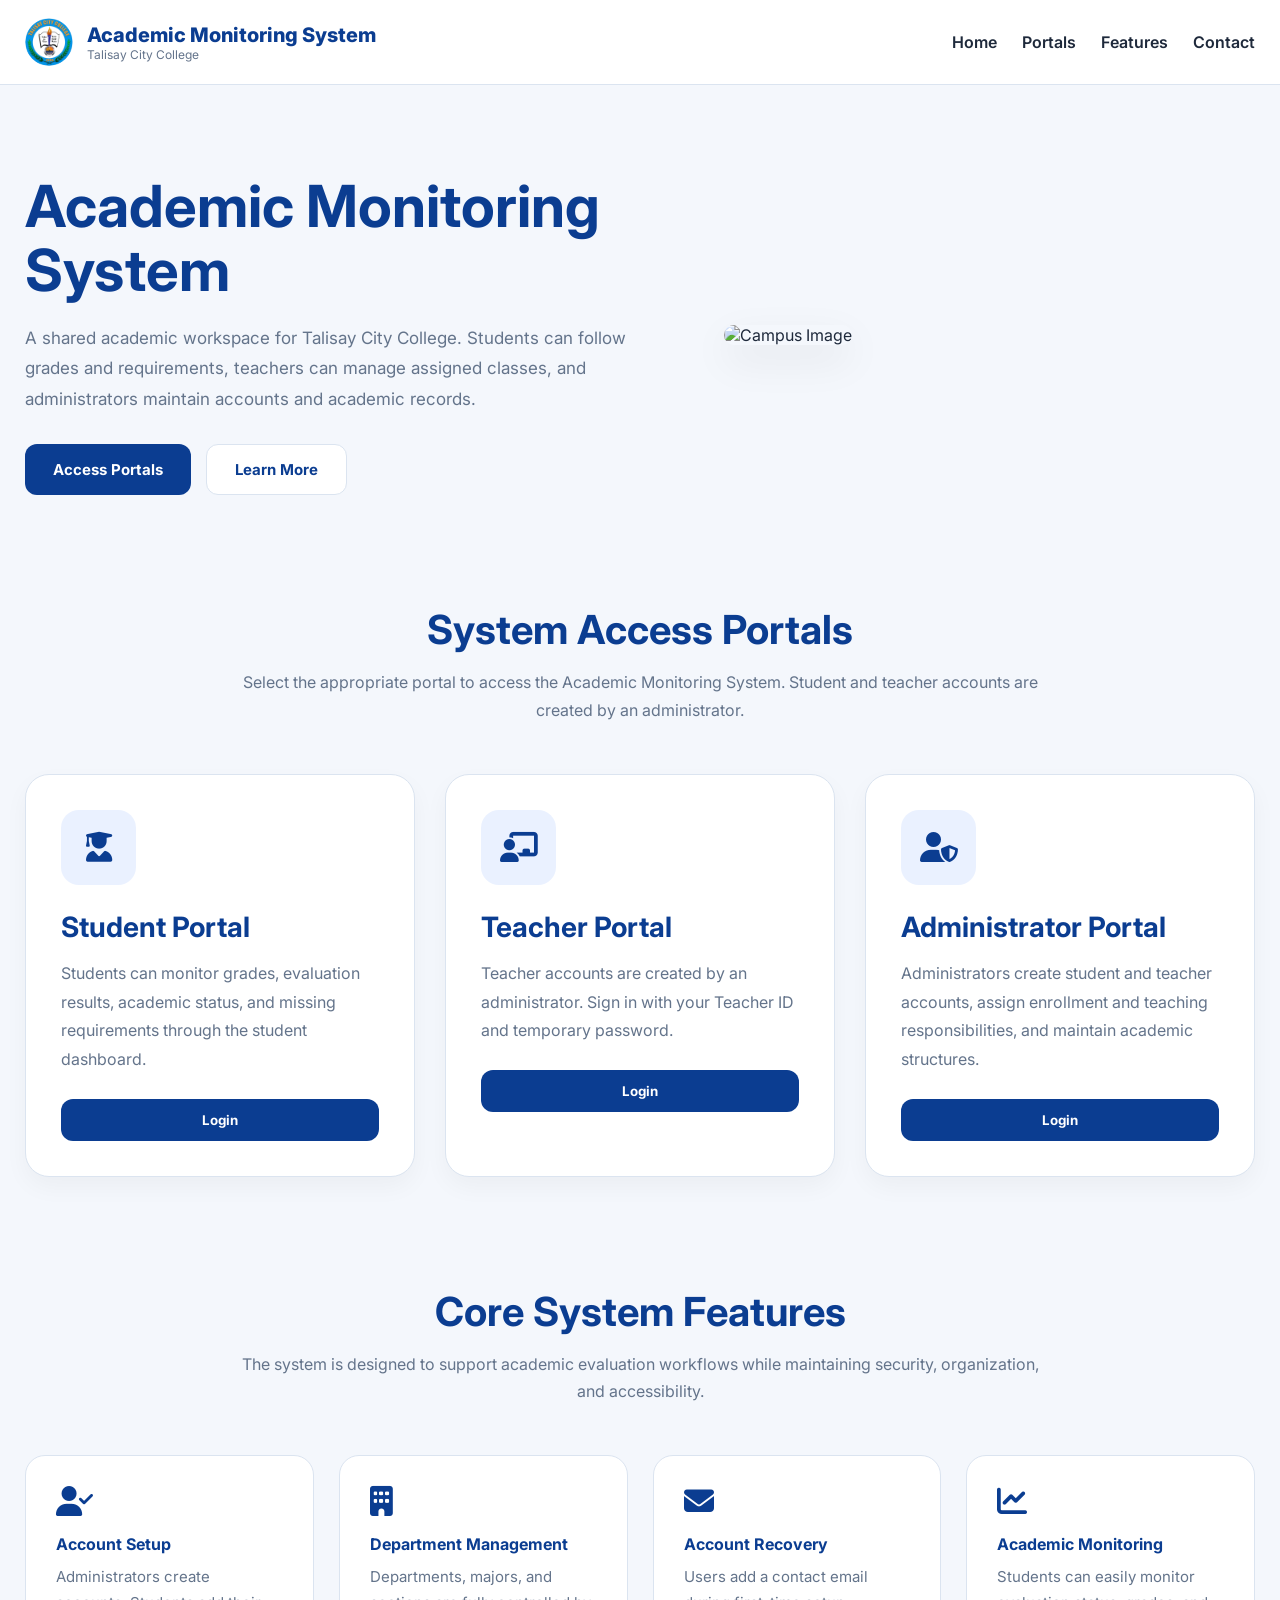
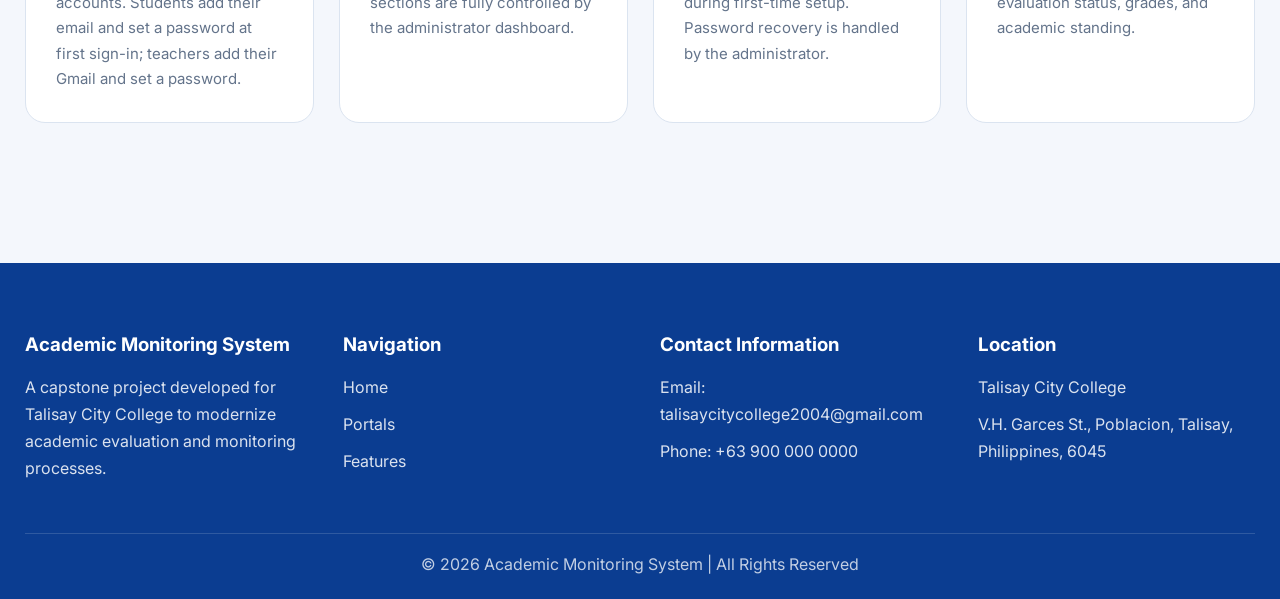
==== commit 5461f94d: "Add files via upload" ====
--- a/login.html
+++ b/login.html
@@ -992,7 +992,7 @@
             <h1>Academic Monitoring System</h1>
 
             <p>
-                A professional academic evaluation and monitoring system designed for students, teachers, and administrators of Talisay City College. The platform centralizes academic monitoring, approval management, and student performance tracking in one secure system.
+                A shared academic workspace for Talisay City College. Students can follow grades and requirements, teachers can manage assigned classes, and administrators maintain accounts and academic records.
             </p>
 
             <div class="hero-buttons">
@@ -1082,7 +1082,7 @@
                 <h3>Administrator Portal</h3>
 
                 <p>
-                    Administrators manage approvals, departments, majors, sections, and overall system operations.
+                    Administrators create student and teacher accounts, assign enrollment and teaching responsibilities, and maintain academic structures.
                 </p>
 
                 <div class="card-buttons">
@@ -1114,9 +1114,9 @@
 
             <div class="feature-box">
                 <i class="fa-solid fa-user-check"></i>
-                <h4>Account Approval</h4>
+                <h4>Account Setup</h4>
                 <p>
-                    Student registrations remain pending until reviewed. Teacher accounts are created by the administrator.
+                    Administrators create accounts. Students add their email and set a password at first sign-in; teachers add their Gmail and set a password.
                 </p>
             </div>
 
@@ -1130,9 +1130,9 @@
 
             <div class="feature-box">
                 <i class="fa-solid fa-envelope"></i>
-                <h4>Email Notification</h4>
+                <h4>Account Recovery</h4>
                 <p>
-                    Approved users automatically receive confirmation emails with their account details.
+                    Users add a contact email during first-time setup. Password recovery is handled by the administrator.
                 </p>
             </div>
 
@@ -1231,9 +1231,9 @@
                 </div>
 
                 <div class="modal-feature">
-                    <h4>Approval System</h4>
+                    <h4>Administrator-Managed Accounts</h4>
                     <p>
-                        Student registrations remain pending until approved. Teacher accounts are created by the administrator.
+                        Administrators create student and teacher accounts and provide the initial sign-in credentials.
                     </p>
                 </div>
 
@@ -1290,7 +1290,7 @@
 
                     <p>
                         Unauthorized access to this system is strictly prohibited.
-                        All login attempts and account approvals are monitored
+                        Account access and academic records are managed
                         by the administrator.
                     </p>
 
@@ -1383,11 +1383,11 @@
         <div class="modal-main">
 
             <h2 class="modal-title" id="signupTitle">
-                Student Registration
+                Account Access
             </h2>
 
             <p class="modal-subtitle" id="signupSubtitle">
-                Complete the registration form for account approval.
+                Student and teacher accounts are created by an administrator.
             </p>
 
             <form id="signupForm">
@@ -1397,11 +1397,11 @@
                 </div>
 
                 <button type="submit" class="submit-btn">
-                    Submit Registration
+                    Continue
                 </button>
 
                 <div class="note-box">
-                    Submitted accounts will remain pending until verified and approved by the administrator.
+                    Contact the administrator for your account ID and temporary password.
                 </div>
 
             </form>
@@ -1519,10 +1519,10 @@
                 </p>
 
                 <p>
-                    The system allows administrators to manage
-                    departments, approve accounts, configure
-                    sections, assign teachers, and monitor
-                    system activity efficiently.
+                    The system allows administrators to create
+                    accounts, configure departments, majors and
+                    sections, assign teachers to subjects and
+                    sections, and monitor system activity.
                 </p>
 
                 <p>
@@ -1547,13 +1547,13 @@
                     <div>
 
                         <h4>
-                            Account Approval System
+                            Administrator-Created Accounts
                         </h4>
 
                         <p>
-                            All student and teacher accounts
-                            require administrator approval
-                            before gaining access.
+                            Administrators create student and
+                            teacher accounts. New users complete
+                            their email and password setup at first sign-in.
                         </p>
 
                     </div>
@@ -1732,9 +1732,7 @@
             </button>
 
             <div style="position:absolute; right:8px; top:68px;">
-                ${role === 'Teacher'
-                    ? '<a href="#" onclick="openForgotModal(selectedLoginRole); return false;">Forgot password?</a>'
-                    : '<span>Forgot your password? Contact the administrator.</span>'}
+                <span>Forgot your password? Contact the administrator.</span>
             </div>
 
         </div>
@@ -2209,7 +2207,8 @@
 const onboardingRequired = Boolean(userData.onboarding_required || data.user.user_metadata?.onboarding_required);
 const passwordChangeRequired = Boolean(userData.force_password_change || data.user.user_metadata?.force_password_change);
 if (Number(userData.role_id) === 2 && (onboardingRequired || passwordChangeRequired)) {
-    showAlert('success', 'Account Setup Required', onboardingRequired
+    const teacherFirstLoginSetup = onboardingRequired && !passwordChangeRequired;
+    showAlert('success', 'Account Setup Required', teacherFirstLoginSetup
         ? 'Add your Gmail and choose a permanent password to finish setting up your teacher account.'
         : 'Choose a new password to continue.');
     const activeSession = data.session || (await supabaseClient.auth.getSession()).data.session;
@@ -2224,7 +2223,7 @@
         }
     }
     setTimeout(() => {
-        window.location.href = onboardingRequired
+        window.location.href = teacherFirstLoginSetup
             ? 'teacher_onboarding.html?mode=setup'
             : 'teacher_onboarding.html?mode=password';
     }, 800);
@@ -2836,7 +2835,7 @@
     showAlert(
         'error',
         'Role Required',
-        'Please open a Student or Teacher registration form.'
+        'Student and teacher accounts are created by an administrator. Contact the administrator for your sign-in details.'
     );
     return;
 }
@@ -3149,8 +3148,8 @@
 
 showAlert(
 'success',
-'Registration Successful',
-'Your account is pending for administrator approval.'
+'Account Setup',
+'Student and teacher accounts are created by an administrator. Contact the administrator for your sign-in details.'
 );
 
 signupForm.reset();
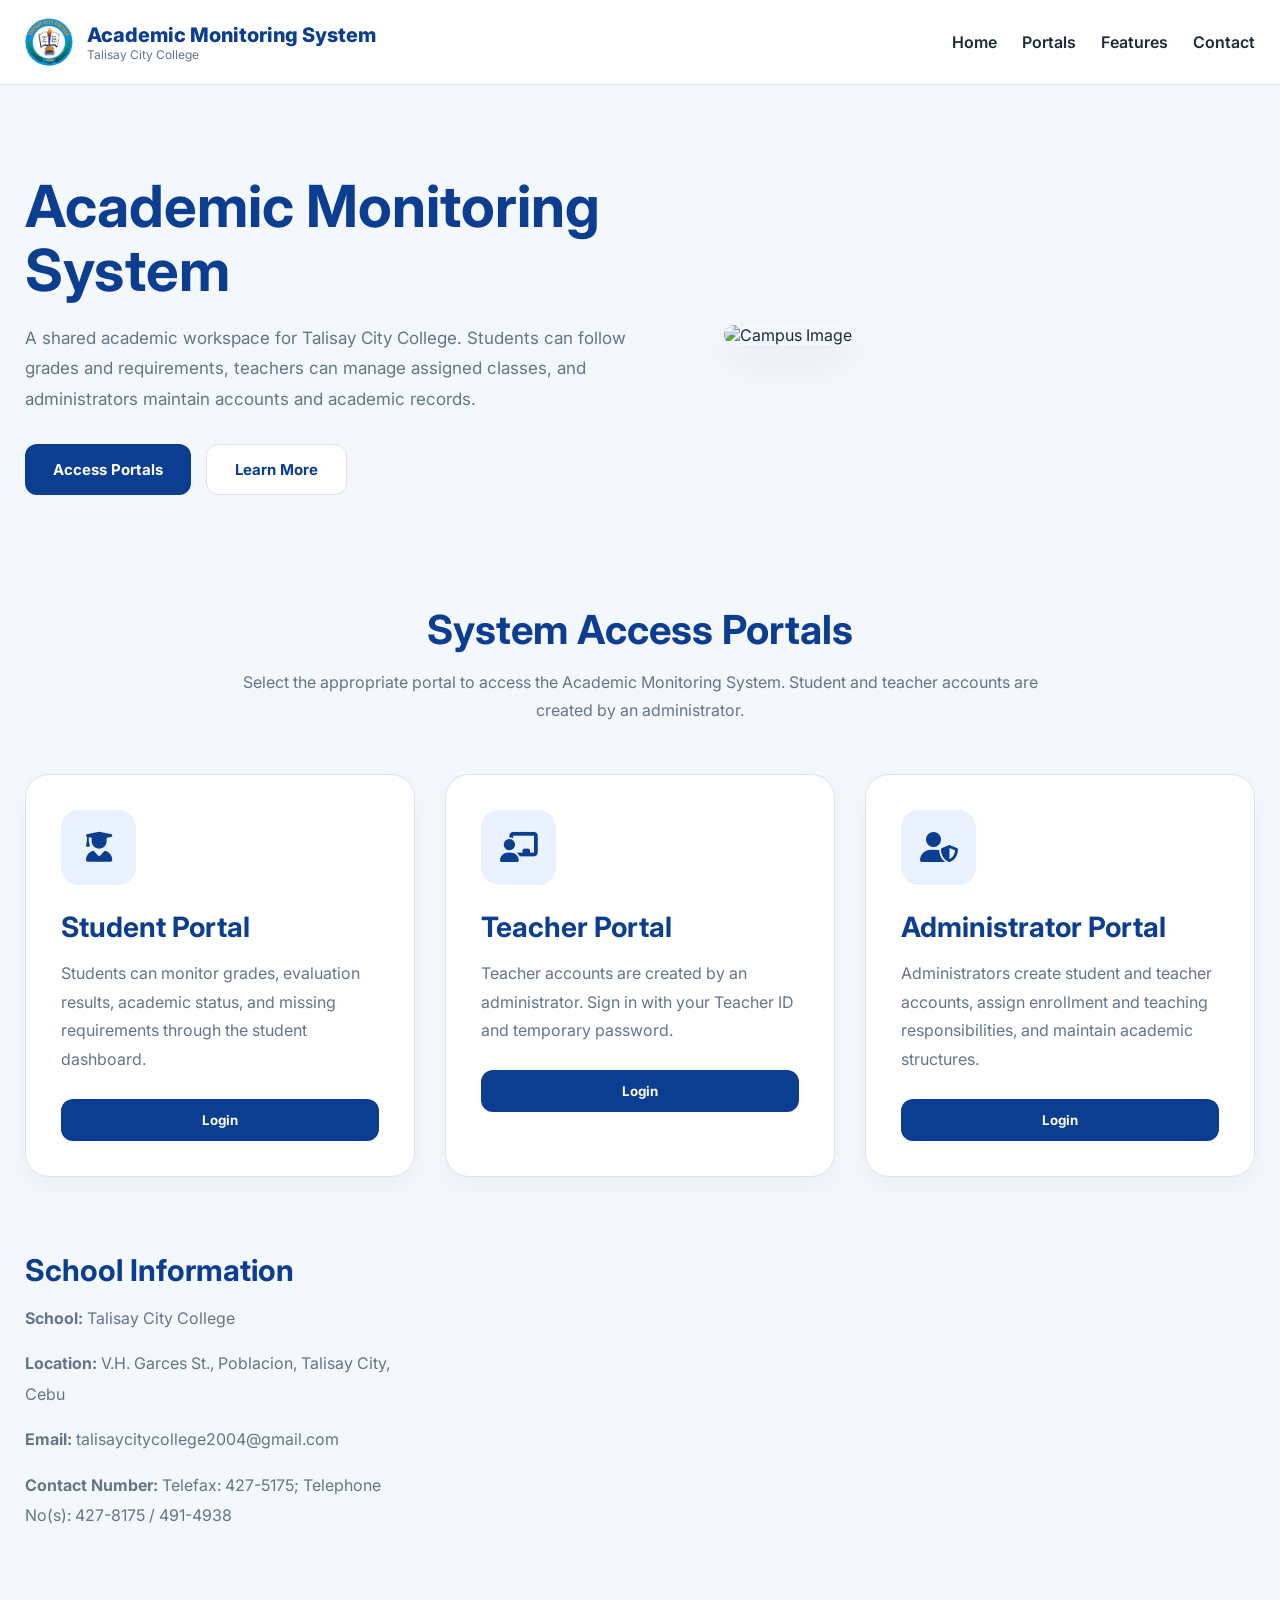
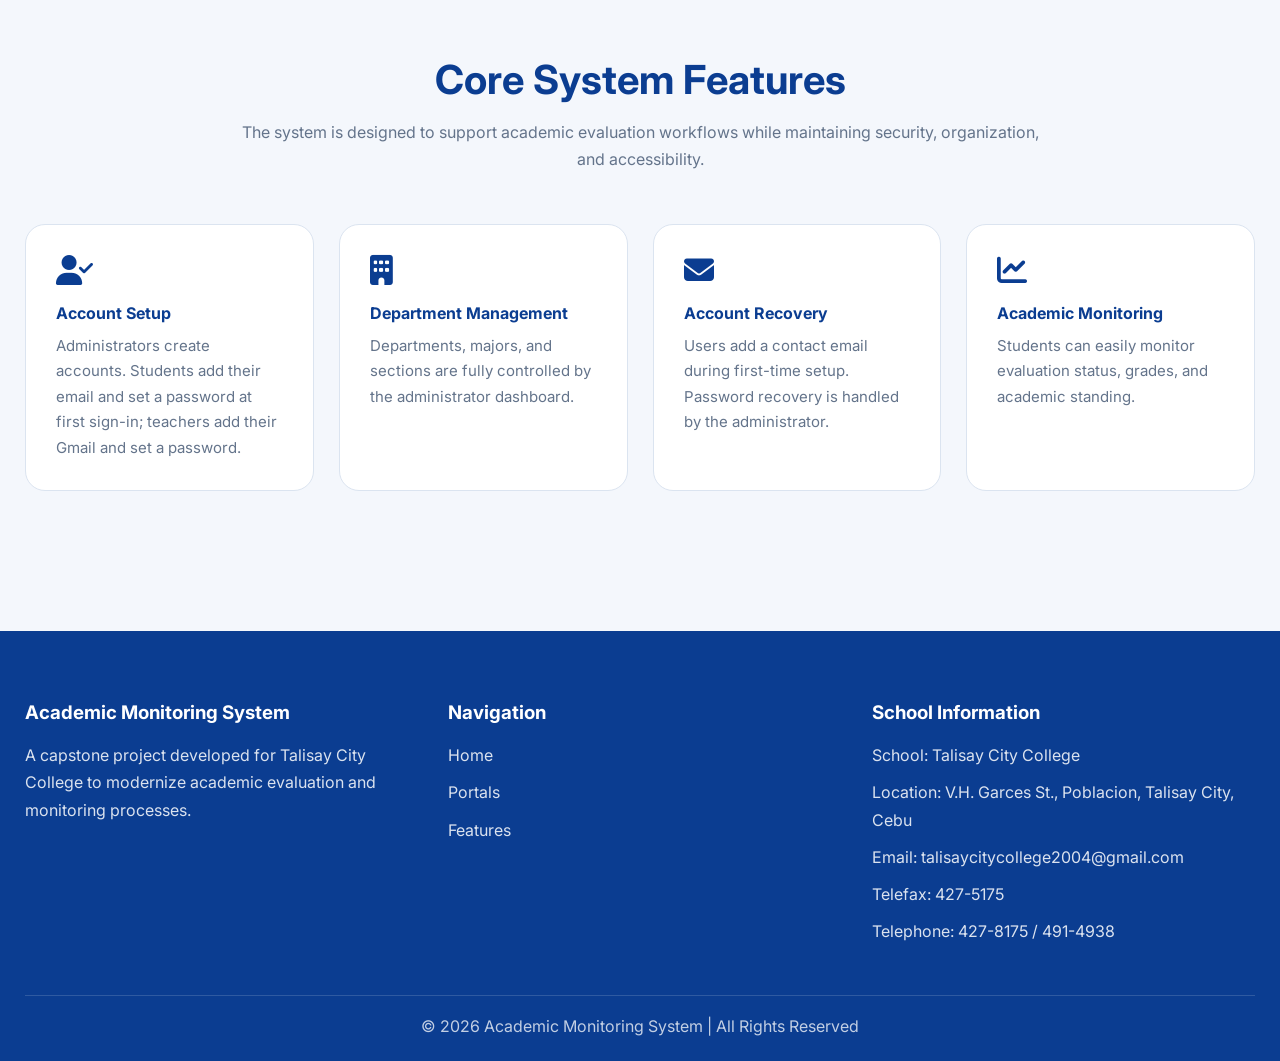
==== commit fb9b825a: "Add files via upload" ====
--- a/login.html
+++ b/login.html
@@ -1093,6 +1093,22 @@
 
             </div>
 
+            <!-- SCHOOL INFORMATION -->
+
+            <div class="about-section">
+
+                <h2>School Information</h2>
+
+                <p><strong>School:</strong> Talisay City College</p>
+
+                <p><strong>Location:</strong> V.H. Garces St., Poblacion, Talisay City, Cebu</p>
+
+                <p><strong>Email:</strong> talisaycitycollege2004@gmail.com</p>
+
+                <p><strong>Contact Number:</strong> Telefax: 427-5175; Telephone No(s): 427-8175 / 491-4938</p>
+
+            </div>
+
         </div>
 
     </div>
@@ -1171,15 +1187,12 @@
             </div>
 
             <div class="footer-box">
-                <h3>Contact Information</h3>
+                <h3>School Information</h3>
+                <p>School: Talisay City College</p>
+                <p>Location: V.H. Garces St., Poblacion, Talisay City, Cebu</p>
                 <p>Email: talisaycitycollege2004@gmail.com</p>
-                <p>Phone: +63 900 000 0000</p>
-            </div>
-
-            <div class="footer-box">
-                <h3>Location</h3>
-                <p>Talisay City College</p>
-                <p>V.H. Garces St., Poblacion, Talisay, Philippines, 6045</p>
+                <p>Telefax: 427-5175</p>
+                <p>Telephone: 427-8175 / 491-4938</p>
             </div>
 
         </div>
@@ -1601,37 +1614,6 @@
                     </div>
 
                 </div>
-
-            </div>
-
-            <!-- CONTACT -->
-
-            <div class="about-section">
-
-                <h2>
-                    School Information
-                </h2>
-
-                <p>
-                    <strong>School:</strong>
-                    Talisay City College
-                </p>
-
-                <p>
-                    <strong>Location:</strong>
-                    V.H. Garces St., Poblacion, Talisay City, Cebu
-                </p>
-
-                <p>
-                    <strong>Email:</strong>
-                    talisaycitycollege2004@gmail.com
-                </p>
-
-                <p>
-                    <strong>Contact Number:</strong>
-                    Telefax: 427-5175
-                    Telephone No(s): 427-8175/491-4938
-                </p>
 
             </div>
 
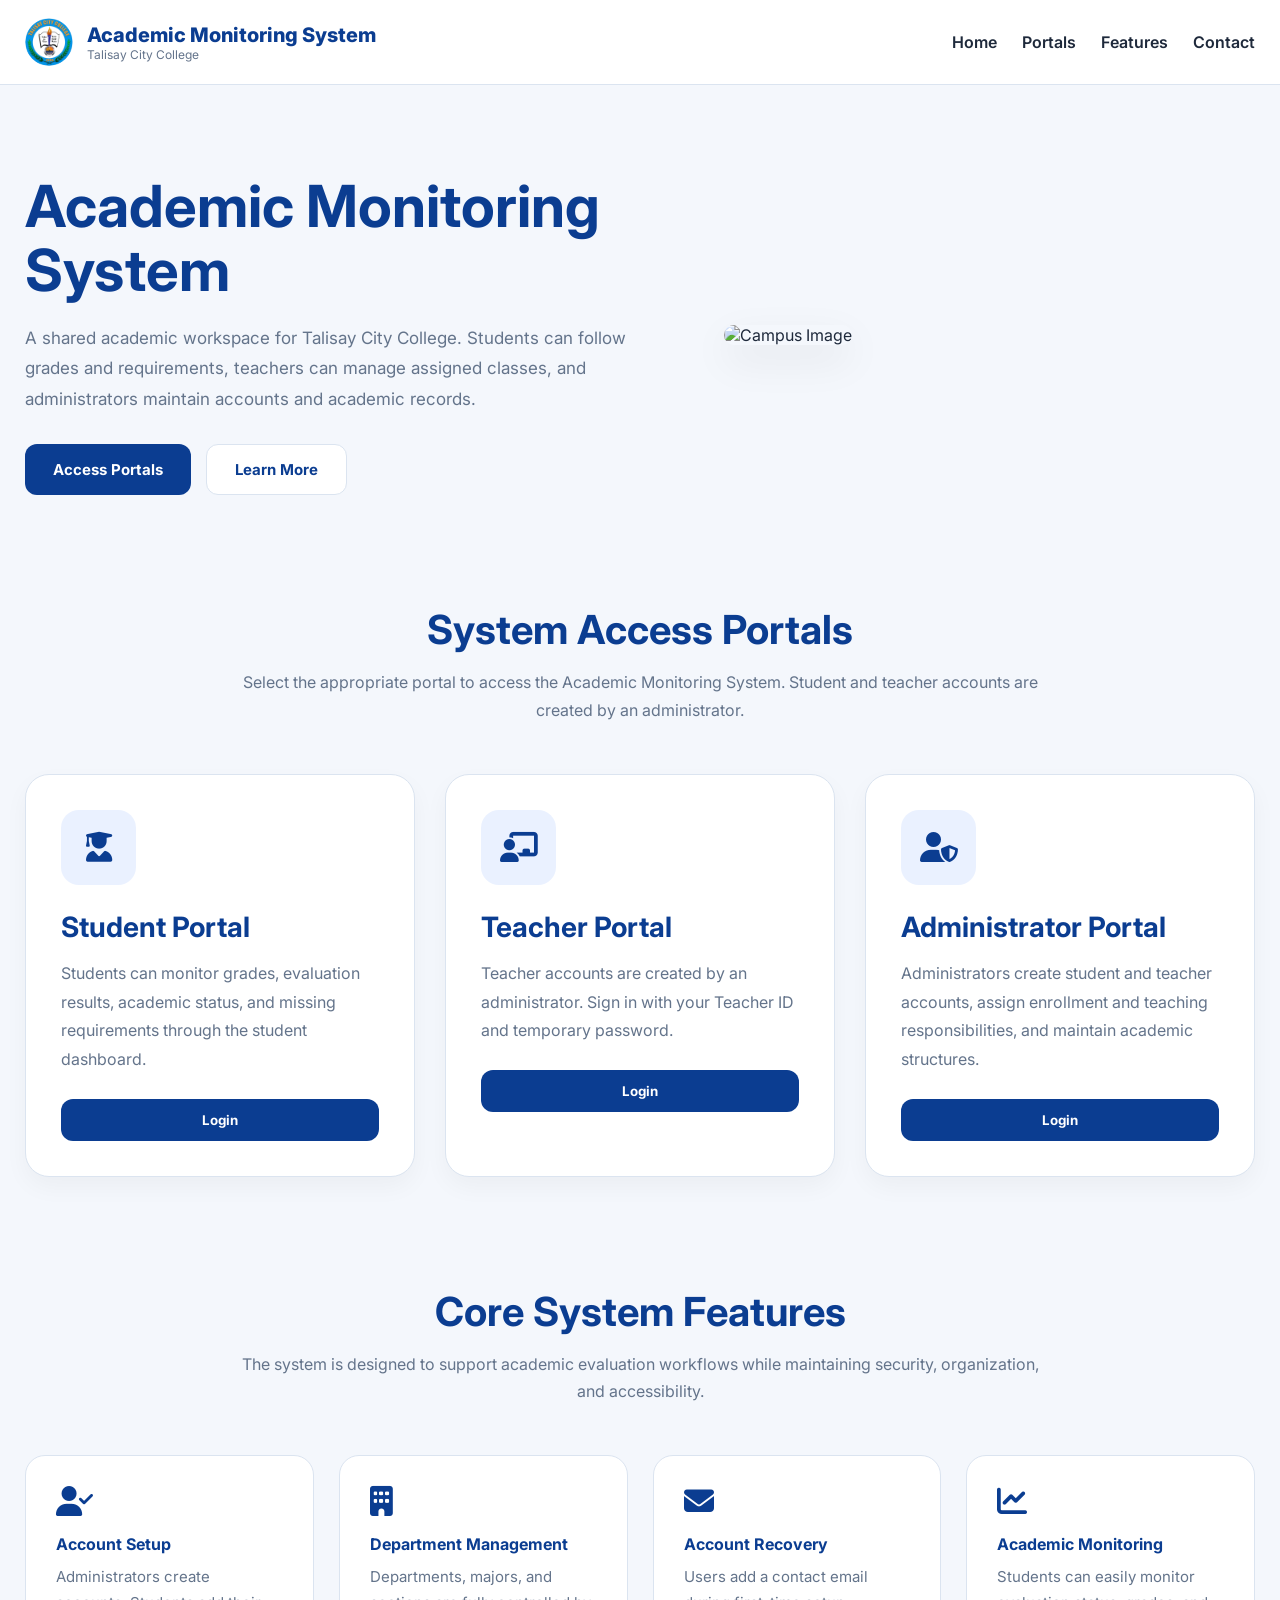
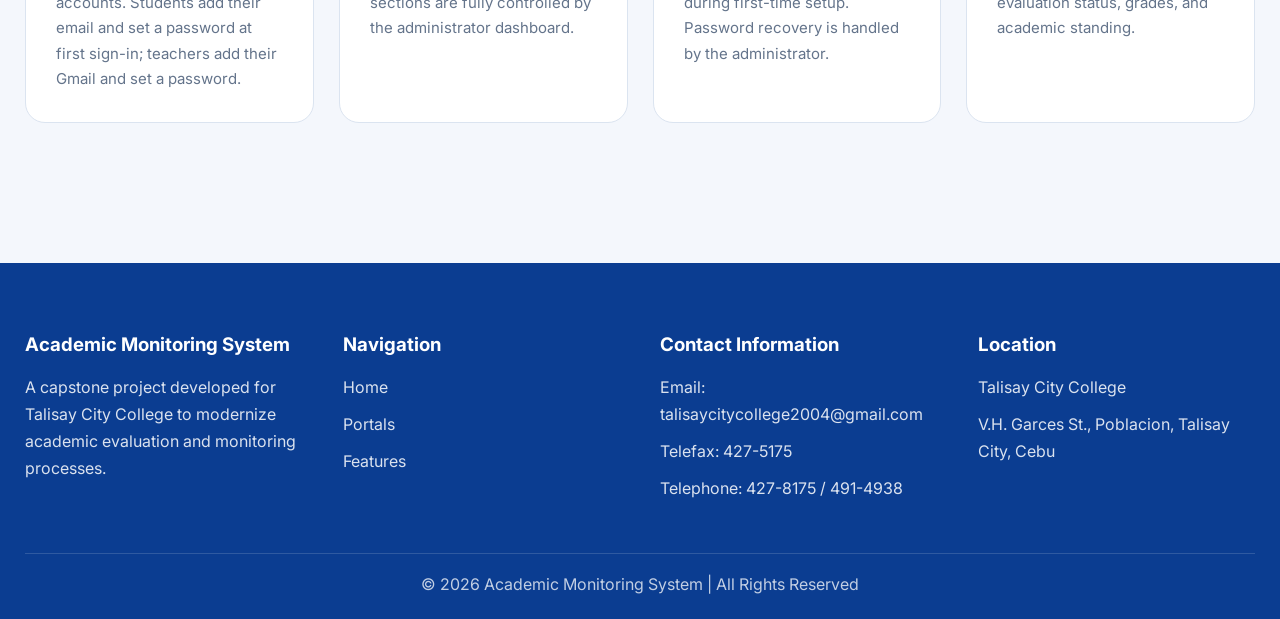
==== commit 29dc06aa: "Add files via upload" ====
--- a/login.html
+++ b/login.html
@@ -1093,22 +1093,6 @@
 
             </div>
 
-            <!-- SCHOOL INFORMATION -->
-
-            <div class="about-section">
-
-                <h2>School Information</h2>
-
-                <p><strong>School:</strong> Talisay City College</p>
-
-                <p><strong>Location:</strong> V.H. Garces St., Poblacion, Talisay City, Cebu</p>
-
-                <p><strong>Email:</strong> talisaycitycollege2004@gmail.com</p>
-
-                <p><strong>Contact Number:</strong> Telefax: 427-5175; Telephone No(s): 427-8175 / 491-4938</p>
-
-            </div>
-
         </div>
 
     </div>
@@ -1187,12 +1171,16 @@
             </div>
 
             <div class="footer-box">
-                <h3>School Information</h3>
-                <p>School: Talisay City College</p>
-                <p>Location: V.H. Garces St., Poblacion, Talisay City, Cebu</p>
+                <h3>Contact Information</h3>
                 <p>Email: talisaycitycollege2004@gmail.com</p>
                 <p>Telefax: 427-5175</p>
                 <p>Telephone: 427-8175 / 491-4938</p>
+            </div>
+
+            <div class="footer-box">
+                <h3>Location</h3>
+                <p>Talisay City College</p>
+                <p>V.H. Garces St., Poblacion, Talisay City, Cebu</p>
             </div>
 
         </div>
@@ -1614,6 +1602,22 @@
                     </div>
 
                 </div>
+
+            </div>
+
+            <!-- SCHOOL INFORMATION -->
+
+            <div class="about-section">
+
+                <h2>School Information</h2>
+
+                <p><strong>School:</strong> Talisay City College</p>
+
+                <p><strong>Location:</strong> V.H. Garces St., Poblacion, Talisay City, Cebu</p>
+
+                <p><strong>Email:</strong> talisaycitycollege2004@gmail.com</p>
+
+                <p><strong>Contact Number:</strong> Telefax: 427-5175; Telephone No(s): 427-8175 / 491-4938</p>
 
             </div>
 
